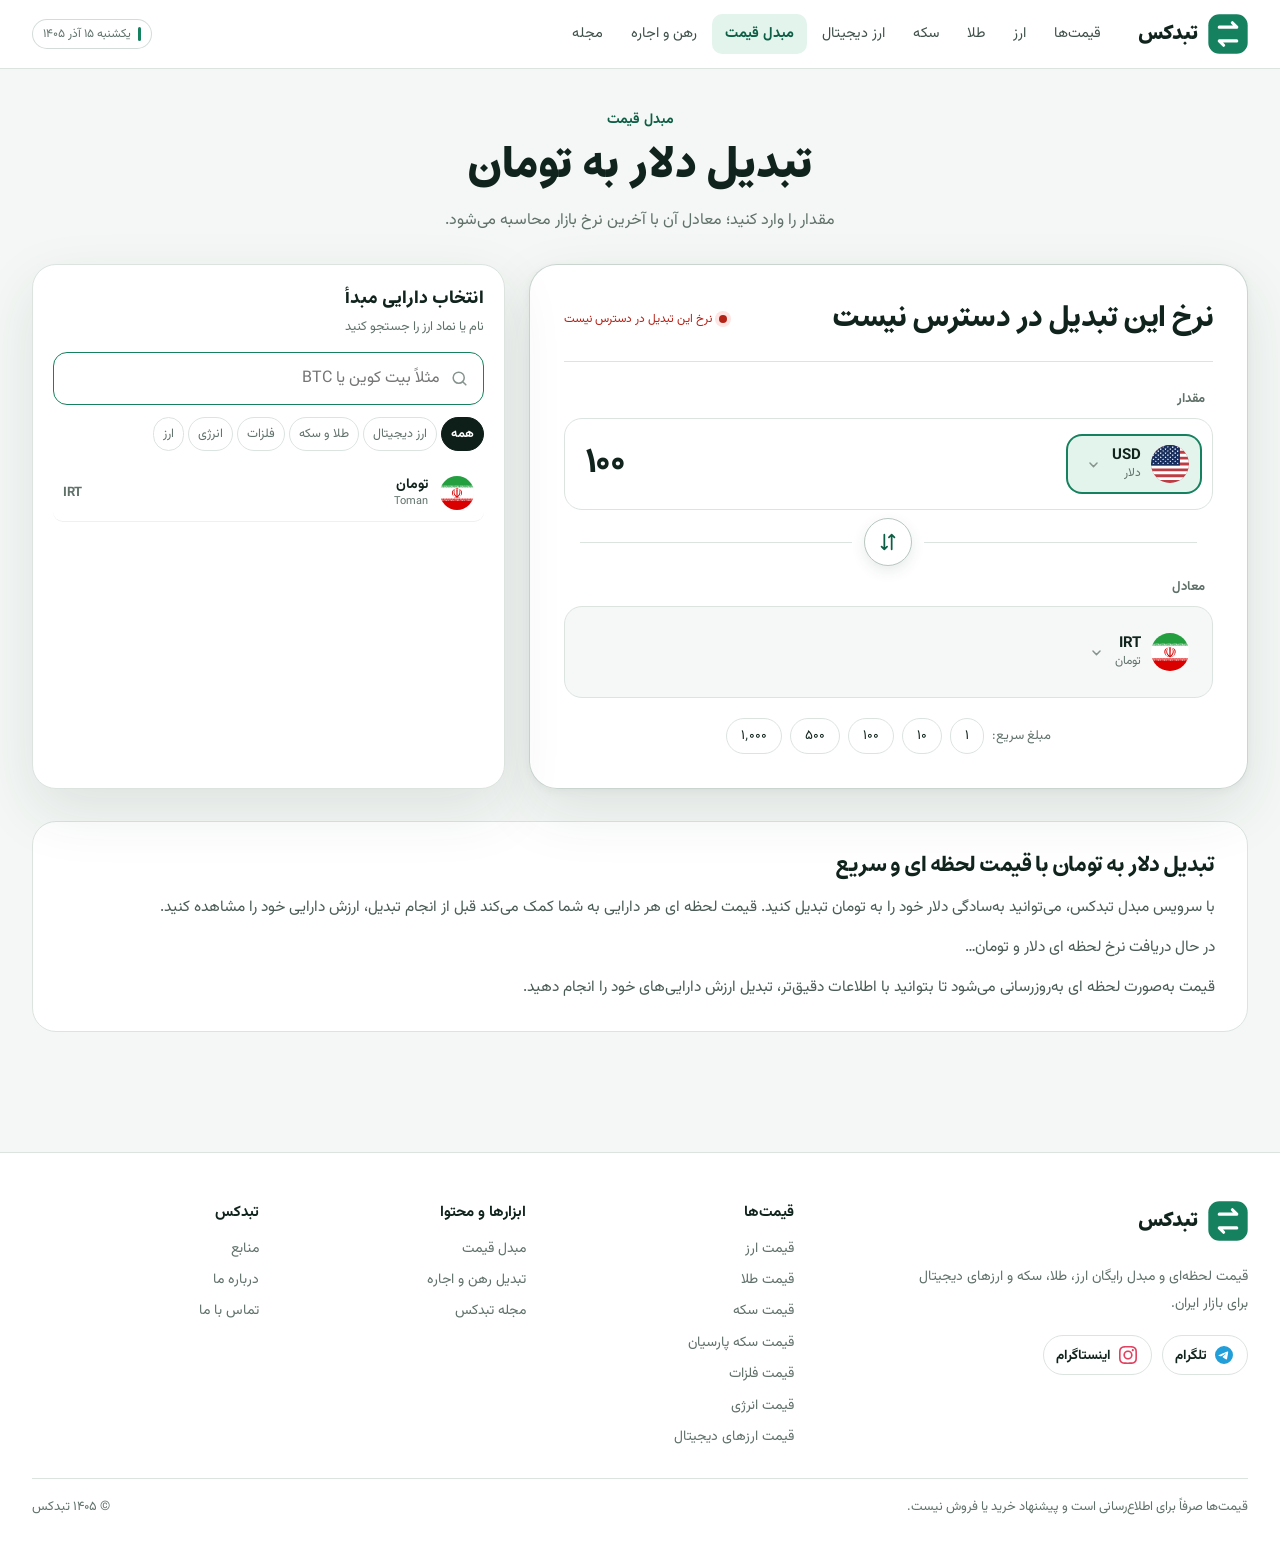
==== convert/index.html @ a15332b5 "Merge main into schema overhaul and integrate rent calculator schema" ====
<!doctype html>
<html lang="fa" dir="rtl">
<head>
  <!-- Google tag (gtag.js) -->
  <script async src="https://www.googletagmanager.com/gtag/js?id=G-QPX0JKFJV0"></script>
  <script>
    window.dataLayer = window.dataLayer || [];
    function gtag(){dataLayer.push(arguments);}
    gtag('js', new Date());

    gtag('config', 'G-QPX0JKFJV0');
  </script>
  <meta charset="utf-8">
  <meta name="viewport" content="width=device-width, initial-scale=1, viewport-fit=cover">
  <title>تبدیل قیمت دلار، طلا، ارز دیجیتال و سایر دارایی‌ها امروز پنجشنبه ۱۲ شهریور ۱۴۰۵ | مبدل قیمت</title>
  <meta name="description" content="تبدیل قیمت دلار، طلا، سکه، تتر، بیت کوین، ارزهای دیجیتال، نقره و سایر دارایی‌ها با نرخ لحظه ای بازار ایران و جهان امروز پنجشنبه ۱۲ شهریور ۱۴۰۵.">
  <meta name="robots" content="index, follow, max-image-preview:large">
  <meta name="google-site-verification" content="Dl6E6PEcZ-Md1MTRwI6iz7vRyBD1Aug-2CciqDK7iEo">
  <meta name="theme-color" content="#f4f7f5">
  <link rel="canonical" href="https://tabdex.ir/convert/">

  <meta property="og:locale" content="fa_IR">
  <meta property="og:type" content="website">
  <meta property="og:site_name" content="تبدکس">
  <meta property="og:title" content="تبدیل قیمت دلار، طلا، ارز دیجیتال و سایر دارایی‌ها امروز پنجشنبه ۱۲ شهریور ۱۴۰۵ | مبدل قیمت">
  <meta property="og:description" content="تبدیل قیمت دلار، طلا، سکه، تتر، بیت کوین، ارزهای دیجیتال، نقره و سایر دارایی‌ها با نرخ لحظه ای بازار ایران و جهان امروز پنجشنبه ۱۲ شهریور ۱۴۰۵.">
  <meta property="og:url" content="https://tabdex.ir/convert/">
  <meta property="og:image" content="https://tabdex.ir/assets/og-cover.png">
  <meta property="og:image:width" content="1200">
  <meta property="og:image:height" content="630">
  <meta property="og:image:alt" content="تبدکس؛ مبدل آنلاین طلا، ارز و ارز دیجیتال">

  <meta name="twitter:card" content="summary_large_image">
  <meta name="twitter:title" content="تبدیل قیمت دلار، طلا، ارز دیجیتال و سایر دارایی‌ها امروز پنجشنبه ۱۲ شهریور ۱۴۰۵ | مبدل قیمت">
  <meta name="twitter:description" content="تبدیل قیمت دلار، طلا، سکه، تتر، بیت کوین، ارزهای دیجیتال، نقره و سایر دارایی‌ها با نرخ لحظه ای بازار ایران و جهان امروز پنجشنبه ۱۲ شهریور ۱۴۰۵.">
  <meta name="twitter:image" content="https://tabdex.ir/assets/og-cover.png">
  <meta name="twitter:image:alt" content="تبدکس؛ مبدل آنلاین طلا، ارز و ارز دیجیتال">

  <link rel="icon" href="/assets/favicon.ico" sizes="any">
  <link rel="icon" href="/assets/favicon.svg" type="image/svg+xml">
  <link rel="icon" href="/assets/favicon-48x48.png" type="image/png" sizes="48x48">
  <link rel="apple-touch-icon" href="/assets/apple-touch-icon.png" sizes="180x180">
  <link rel="preload" href="/assets/fonts/Vazirmatn-Regular.woff2" as="font" type="font/woff2" crossorigin>
  <link rel="preload" href="/assets/fonts/Vazirmatn-Bold.woff2" as="font" type="font/woff2" crossorigin>
  <link rel="preload" href="/assets/fonts/Estedad-Arabic-wght.woff2" as="font" type="font/woff2" crossorigin>
  <link rel="stylesheet" href="/assets/styles.css?v=20261016-status">
  <link rel="stylesheet" href="/assets/site.css?v=20261027-prices">

  <script type="application/ld+json">
  {
    "@context": "https://schema.org",
    "@graph": [
      {
        "@type": "WebSite",
        "@id": "https://tabdex.ir/#website",
        "url": "https://tabdex.ir/",
        "name": "تبدکس",
        "inLanguage": "fa-IR"
      },
      {
        "@type": "WebApplication",
        "@id": "https://tabdex.ir/convert/#application",
        "url": "https://tabdex.ir/convert/",
        "name": "تبدکس؛ مبدل طلا، ارز و ارز دیجیتال",
        "description": "ابزار رایگان تبدیل طلا، سکه، ارز و ارزهای دیجیتال به تومان و به یکدیگر با نرخ لحظه‌ای بازار ایران.",
        "applicationCategory": "FinanceApplication",
        "operatingSystem": "Any",
        "browserRequirements": "Requires JavaScript",
        "inLanguage": "fa-IR",
        "isAccessibleForFree": true
      }
    ]
  }
  </script>
</head>
<body data-inline-picker>
  <a class="skip-link" href="#amount-from">رفتن به مبدل</a>

  <header class="site-header">
    <div class="site-shell header-inner">
      <a class="brand" href="/" aria-label="صفحه اصلی تبدکس">
        <span class="brand-mark" aria-hidden="true">
          <svg viewBox="0 0 64 64">
            <rect x=".5" y=".5" width="63" height="63" rx="17.5" fill="#16815f"/>
            <g fill="none" stroke="#fff" stroke-width="5" stroke-linecap="round" stroke-linejoin="round">
              <path d="M18 21h28l-7-7M46 43H18l7 7"/>
            </g>
          </svg>
        </span>
        <span>تبدکس</span>
      </a>
      <nav class="site-nav" id="site-nav" aria-label="منوی اصلی"><a href="/price/">قیمت‌ها</a><a href="/price/currency/">ارز</a><a href="/price/gold/">طلا</a><a href="/price/coin/">سکه</a><a href="/price/crypto/">ارز دیجیتال</a><a href="/convert/">مبدل قیمت</a><a href="/convert/rahn-ejare/">رهن و اجاره</a><a href="/mag/">مجله</a></nav><div class="header-actions"><a class="header-icon" href="/price/#search" aria-label="جستجوی دارایی"><svg viewBox="0 0 24 24" aria-hidden="true"><circle cx="11" cy="11" r="7"/><path d="m20 20-4-4"/></svg></a><button class="header-icon menu-toggle" id="menu-toggle" type="button" aria-label="باز کردن منو" aria-expanded="false" aria-controls="site-nav"><svg viewBox="0 0 24 24" aria-hidden="true"><path d="M4 7h16M4 12h16M4 17h16"/></svg></button></div>
    </div>
  </header>

  <main class="site-shell page-main convert-main">
    <section class="intro" aria-labelledby="page-title">
      <p class="eyebrow">مبدل قیمت</p>
      <h1 id="page-title">تبدیل دلار به تومان</h1>
      <p class="intro-copy">مقدار را وارد کنید؛ معادل آن با آخرین نرخ بازار محاسبه می‌شود.</p>
    </section>

    <div class="convert-layout">
    <section class="converter-card" aria-label="مبدل ارز دیجیتال و تومان">
      <div class="rate-summary" aria-live="polite" aria-atomic="true">
        <h2 class="rate-value" id="rate-value">در حال دریافت…</h2>
        <span class="rate-status" id="rate-status">
          <span class="status-dot" aria-hidden="true"></span>
          در حال دریافت نرخ‌ها
        </span>
      </div>

      <div class="fields-wrap">
        <div class="currency-field" data-side="from">
          <label for="amount-from">مقدار</label>
          <div class="field-control">
            <input id="amount-from" type="text" inputmode="decimal" autocomplete="off" spellcheck="false" value="۱۰۰" aria-describedby="rate-value">
            <button class="currency-badge" id="currency-from" type="button" aria-label="انتخاب دارایی مبدأ" aria-haspopup="dialog">
              <span class="currency-icon" aria-hidden="true"><img src="/assets/flags/us.svg" alt=""></span>
              <span class="currency-text"><strong>USD</strong><small>دلار</small></span>
              <span class="currency-chevron" aria-hidden="true"><svg viewBox="0 0 24 24"><path d="m7 10 5 5 5-5"/></svg></span>
            </button>
          </div>
        </div>

        <div class="swap-divider">
          <span aria-hidden="true"></span>
          <button id="swap" class="swap-button" type="button" aria-label="جابه‌جایی دلار و تومان" title="جابه‌جایی">
            <svg viewBox="0 0 24 24"><path d="M8 4v16m0 0-3-3m3 3 3-3M16 20V4m0 0-3 3m3-3 3 3"/></svg>
          </button>
          <span aria-hidden="true"></span>
        </div>

        <div class="currency-field" data-side="to">
          <label for="amount-to">معادل</label>
          <div class="field-control output-control">
            <input id="amount-to" type="text" inputmode="decimal" autocomplete="off" spellcheck="false" aria-describedby="rate-value">
            <button class="currency-badge" id="currency-to" type="button" aria-label="انتخاب دارایی مقصد" aria-haspopup="dialog">
              <span class="currency-icon toman" aria-hidden="true">ت</span>
              <span class="currency-text"><strong>IRT</strong><small>تومان</small></span>
              <span class="currency-chevron" aria-hidden="true"><svg viewBox="0 0 24 24"><path d="m7 10 5 5 5-5"/></svg></span>
            </button>
          </div>
        </div>
      </div>

      <div class="quick-amounts" id="quick-amounts" role="group" aria-label="مبلغ سریع">
        <span>مبلغ سریع:</span>
        <button class="chip" type="button" data-amount="1">۱</button>
        <button class="chip" type="button" data-amount="10">۱۰</button>
        <button class="chip" type="button" data-amount="100">۱۰۰</button>
        <button class="chip" type="button" data-amount="500">۵۰۰</button>
        <button class="chip" type="button" data-amount="1000">۱٬۰۰۰</button>
      </div>

      <div class="converter-insights" id="converter-insights" aria-live="polite" hidden></div>
    </section>
    <div class="asset-dialog" id="asset-dialog" hidden>
      <div class="asset-dialog-backdrop" data-close-dialog></div>
      <section class="asset-dialog-panel" id="asset-dialog-panel" tabindex="-1" role="dialog" aria-modal="true" aria-labelledby="asset-dialog-title">
        <div class="asset-dialog-head">
          <div>
            <strong class="asset-dialog-title" id="asset-dialog-title">انتخاب دارایی</strong>
            <p>نام یا نماد ارز را جستجو کنید</p>
          </div>
          <button class="dialog-close" id="dialog-close" type="button" aria-label="بستن انتخاب دارایی">
            <svg viewBox="0 0 24 24" aria-hidden="true"><path d="M6 6l12 12M18 6 6 18"/></svg>
          </button>
        </div>
        <label class="asset-search" for="asset-search">
          <svg viewBox="0 0 24 24" aria-hidden="true"><circle cx="11" cy="11" r="7"/><path d="m20 20-4-4"/></svg>
          <input id="asset-search" type="search" autocomplete="off" spellcheck="false" placeholder="مثلاً بیت کوین یا BTC">
        </label>
        <div class="asset-filters" id="asset-filters" role="group" aria-label="فیلتر دستهٔ دارایی">
          <button class="asset-filter is-active" type="button" data-group="all" aria-pressed="true">همه</button>
          <button class="asset-filter" type="button" data-group="crypto" aria-pressed="false">ارز دیجیتال</button>
          <button class="asset-filter" type="button" data-group="metal" aria-pressed="false">طلا و سکه</button>
          <button class="asset-filter" type="button" data-group="commodity" aria-pressed="false">فلزات</button>
          <button class="asset-filter" type="button" data-group="energy" aria-pressed="false">انرژی</button>
          <button class="asset-filter" type="button" data-group="fiat" aria-pressed="false">ارز</button>
        </div>
        <div class="asset-recent" id="asset-recent" hidden><p>اخیراً انتخاب‌شده</p><div class="asset-recent-list" data-recent-list></div></div>
        <div class="asset-list" id="asset-list" role="listbox" aria-label="فهرست دارایی‌ها"></div>
        <p class="asset-empty" id="asset-empty" hidden>دارایی‌ای پیدا نشد.</p>
      </section>
    </div>
    </div>

    <section class="conversion-tables" id="conversion-tables" aria-labelledby="conversion-tables-title" hidden>
      <h2 id="conversion-tables-title">جدول تبدیل</h2>
      <div class="conversion-grid" id="conversion-grid"></div>
    </section>

    <!--frequent-slot-->

    <section class="pair-content" aria-labelledby="pair-content-title">
      <h2 id="pair-content-title">تبدیل دلار به تومان با قیمت لحظه ای و سریع</h2>
      <p id="pair-content-intro">با سرویس مبدل تبدکس، می‌توانید به‌سادگی دلار خود را به تومان تبدیل کنید. قیمت لحظه ای هر دارایی به شما کمک می‌کند قبل از انجام تبدیل، ارزش دارایی خود را مشاهده کنید.</p>
      <p id="pair-content-rate">در حال دریافت نرخ لحظه ای دلار و تومان…</p>
      <p>قیمت به‌صورت لحظه ای به‌روزرسانی می‌شود تا بتوانید با اطلاعات دقیق‌تر، تبدیل ارزش دارایی‌های خود را انجام دهید.</p>
    </section>
  </main>

  <footer class="site-footer">
    <div class="site-shell footer-inner">
      <div class="footer-brand">
        <a class="brand" href="/" aria-label="صفحه اصلی تبدکس"><span class="brand-mark" aria-hidden="true"><svg viewBox="0 0 64 64"><rect x=".5" y=".5" width="63" height="63" rx="17.5" fill="#16815f"/><g fill="none" stroke="#fff" stroke-width="5" stroke-linecap="round" stroke-linejoin="round"><path d="M18 21h28l-7-7M46 43H18l7 7"/></g></svg></span><span>تبدکس</span></a>
        <p>قیمت لحظه‌ای و مبدل رایگان ارز، طلا، سکه و ارزهای دیجیتال برای بازار ایران.</p><div class="footer-social" aria-label="تبدکس در شبکه‌های اجتماعی"><a class="social-link social-telegram" href="https://t.me/tabdexir" target="_blank" rel="noopener" aria-label="کانال تلگرام تبدکس"><svg viewBox="0 0 24 24" aria-hidden="true"><path d="M11.944 0A12 12 0 0 0 0 12a12 12 0 0 0 12 12 12 12 0 0 0 12-12A12 12 0 0 0 12 0a12 12 0 0 0-.056 0zm4.962 7.224c.1-.002.321.023.465.14a.506.506 0 0 1 .171.325c.016.093.036.306.02.472-.18 1.898-.962 6.502-1.36 8.627-.168.9-.499 1.201-.82 1.23-.696.065-1.225-.46-1.9-.902-1.056-.693-1.653-1.124-2.678-1.8-1.185-.78-.417-1.21.258-1.91.177-.184 3.247-2.977 3.307-3.23.007-.032.014-.15-.056-.212s-.174-.041-.249-.024c-.106.024-1.793 1.14-5.061 3.345-.48.33-.913.49-1.302.48-.428-.008-1.252-.241-1.865-.44-.752-.245-1.349-.374-1.297-.789.027-.216.325-.437.893-.663 3.498-1.524 5.83-2.529 6.998-3.014 3.332-1.386 4.025-1.627 4.476-1.635z"/></svg><span>تلگرام</span></a><a class="social-link social-instagram" href="https://www.instagram.com/tabdex.ir" target="_blank" rel="noopener" aria-label="اینستاگرام تبدکس"><svg viewBox="0 0 24 24" aria-hidden="true"><path d="M7.0301.084c-1.2768.0602-2.1487.264-2.911.5634-.7888.3075-1.4575.72-2.1228 1.3877-.6652.6677-1.075 1.3368-1.3802 2.127-.2954.7638-.4956 1.6365-.552 2.914-.0564 1.2775-.0689 1.6882-.0626 4.947.0062 3.2586.0206 3.6671.0825 4.9473.061 1.2765.264 2.1482.5635 2.9107.308.7889.72 1.4573 1.388 2.1228.6679.6655 1.3365 1.0743 2.1285 1.38.7632.295 1.6361.4961 2.9134.552 1.2773.056 1.6884.069 4.9462.0627 3.2578-.0062 3.668-.0207 4.9478-.0814 1.28-.0607 2.147-.2652 2.9098-.5633.7889-.3086 1.4578-.72 2.1228-1.3881.665-.6682 1.0745-1.3378 1.3795-2.1284.2957-.7632.4966-1.636.552-2.9124.056-1.2809.0692-1.6898.063-4.948-.0063-3.2583-.021-3.6668-.0817-4.9465-.0607-1.2797-.264-2.1487-.5633-2.9117-.3084-.7889-.72-1.4568-1.3876-2.1228C21.2982 1.33 20.628.9208 19.8378.6165 19.074.321 18.2017.1197 16.9244.0645 15.6471.0093 15.236-.005 11.977.0014 8.718.0076 8.31.0215 7.0301.0839m.1402 21.6932c-1.17-.0509-1.8053-.2453-2.2287-.408-.5606-.216-.96-.4771-1.3819-.895-.422-.4178-.6811-.8186-.9-1.378-.1644-.4234-.3624-1.058-.4171-2.228-.0595-1.2645-.072-1.6442-.079-4.848-.007-3.2037.0053-3.583.0607-4.848.05-1.169.2456-1.805.408-2.2282.216-.5613.4762-.96.895-1.3816.4188-.4217.8184-.6814 1.3783-.9003.423-.1651 1.0575-.3614 2.227-.4171 1.2655-.06 1.6447-.072 4.848-.079 3.2033-.007 3.5835.005 4.8495.0608 1.169.0508 1.8053.2445 2.228.408.5608.216.96.4754 1.3816.895.4217.4194.6816.8176.9005 1.3787.1653.4217.3617 1.056.4169 2.2263.0602 1.2655.0739 1.645.0796 4.848.0058 3.203-.0055 3.5834-.061 4.848-.051 1.17-.245 1.8055-.408 2.2294-.216.5604-.4763.96-.8954 1.3814-.419.4215-.8181.6811-1.3783.9-.4224.1649-1.0577.3617-2.2262.4174-1.2656.0595-1.6448.072-4.8493.079-3.2045.007-3.5825-.006-4.848-.0608M16.953 5.5864A1.44 1.44 0 1 0 18.39 4.144a1.44 1.44 0 0 0-1.437 1.4424M5.8385 12.012c.0067 3.4032 2.7706 6.1557 6.173 6.1493 3.4026-.0065 6.157-2.7701 6.1506-6.1733-.0065-3.4032-2.771-6.1565-6.174-6.1498-3.403.0067-6.156 2.771-6.1496 6.1738M8 12.0077a4 4 0 1 1 4.008 3.9921A3.9996 3.9996 0 0 1 8 12.0077"/></svg><span>اینستاگرام</span></a></div>
      </div>
      <nav class="footer-links" aria-label="قیمت‌ها"><strong>قیمت‌ها</strong><a href="/price/currency/">قیمت ارز</a><a href="/price/gold/">قیمت طلا</a><a href="/price/coin/">قیمت سکه</a><a href="/price/parsian-coin/">قیمت سکه پارسیان</a><a href="/price/commodity/">قیمت فلزات</a><a href="/price/energy/">قیمت انرژی</a><a href="/price/crypto/">قیمت ارزهای دیجیتال</a></nav>
      <nav class="footer-links" aria-label="ابزارها و محتوا"><strong>ابزارها و محتوا</strong><a href="/convert/">مبدل قیمت</a><a href="/convert/rahn-ejare/">تبدیل رهن و اجاره</a><a href="/mag/">مجله تبدکس</a></nav>
      <nav class="footer-links" aria-label="تبدکس"><strong>تبدکس</strong><a href="/methodology/">منابع</a><a href="/about/">درباره ما</a><a href="/contact/">تماس با ما</a></nav>
    </div>
    <div class="site-shell footer-bottom"><span>قیمت‌ها صرفاً برای اطلاع‌رسانی است و پیشنهاد خرید یا فروش نیست.</span><span>© <span data-year>۱۴۰۵</span> تبدکس</span></div>
  </footer>


  <script src="/assets/date.js?v=20260829-1"></script>
  <script src="/assets/site.js?v=20261110-rahn"></script>
  <script src="/assets/app.js?v=20261103-names"></script>
  <script src="/assets/convert-extras.js?v=20261016-freqpairs"></script>
</body>
</html>
---- assets/styles.css ----
@font-face {
  font-family: "Vazirmatn";
  src: url("fonts/Vazirmatn-Regular.woff2") format("woff2");
  font-weight: 400;
  font-display: swap;
}

@font-face {
  font-family: "Vazirmatn";
  src: url("fonts/Vazirmatn-Bold.woff2") format("woff2");
  font-weight: 700;
  font-display: swap;
}

:root {
  --page: #f4f7f5;
  --surface: #ffffff;
  --surface-muted: #f6f8f7;
  --text: #10231c;
  --muted: #60716a;
  --subtle: #86938e;
  --border: #dce4e0;
  --border-strong: #b8c7c0;
  --green: #16815f;
  --green-dark: #0c5f45;
  --green-soft: #e3f4ed;
  --danger: #b42318;
  --shadow: 0 22px 60px rgba(26, 58, 47, .10), 0 2px 8px rgba(26, 58, 47, .05);
}

*, *::before, *::after { box-sizing: border-box; }

html { -webkit-text-size-adjust: 100%; }

body {
  margin: 0;
  min-height: 100dvh;
  color: var(--text);
  background:
    radial-gradient(circle at 50% 0, rgba(38, 161, 123, .10), transparent 34rem),
    var(--page);
  font-family: "Vazirmatn", Tahoma, Arial, sans-serif;
  line-height: 1.6;
  -webkit-font-smoothing: antialiased;
}

button, input { font: inherit; }
button { color: inherit; }
svg { width: 22px; height: 22px; fill: none; stroke: currentColor; stroke-width: 1.9; stroke-linecap: round; stroke-linejoin: round; }

.shell {
  width: min(100% - 32px, 720px);
  margin-inline: auto;
}

.skip-link {
  position: fixed;
  inset-block-start: 8px;
  inset-inline-start: -999px;
  z-index: 20;
  padding: 8px 14px;
  border-radius: 10px;
  color: #fff;
  background: var(--green-dark);
  text-decoration: none;
}

.skip-link:focus { inset-inline-start: 8px; }

.site-header { padding-block: 22px 12px; }

.header-inner {
  display: flex;
  align-items: center;
  justify-content: space-between;
}

.site-date {
  display: inline-flex;
  align-items: center;
  gap: 7px;
  padding: 5px 10px;
  border: 1px solid rgba(184, 199, 192, .62);
  border-radius: 999px;
  color: #61736c;
  background: rgba(255, 255, 255, .58);
  font-size: 12px;
  font-weight: 500;
  line-height: 1.5;
  white-space: nowrap;
}

.site-date::before {
  width: 3px;
  height: 14px;
  flex: 0 0 auto;
  border-radius: 3px;
  background: var(--green);
  content: "";
}

.brand {
  display: inline-flex;
  align-items: center;
  gap: 10px;
  color: var(--text);
  font-size: 20px;
  font-weight: 700;
  text-decoration: none;
}

.brand-mark {
  display: grid;
  width: 40px;
  height: 40px;
  place-items: center;
  color: #fff;
}

.brand-mark svg {
  display: block;
  width: 40px;
  height: 40px;
  stroke: none;
  shape-rendering: geometricPrecision;
}

.main-nav {
  display: flex;
  align-items: center;
  gap: 6px;
  padding: 4px;
  border: 1px solid rgba(184, 199, 192, .65);
  border-radius: 14px;
  background: rgba(255, 255, 255, .65);
}

.main-nav a {
  padding: 6px 13px;
  border-radius: 10px;
  color: var(--muted);
  font-size: 14px;
  text-decoration: none;
}

.main-nav a.is-active {
  color: var(--green-dark);
  background: var(--green-soft);
  font-weight: 700;
}

/* پنل دیالوگ روی موبایل برنامه‌ای فوکوس می‌گیرد تا فوکوس داخل پنجره
   بماند؛ ولی چون کاربر خودش آنجا نزده، نباید حلقهٔ فوکوس ببیند. */
.asset-dialog-panel:focus { outline: none; }

.swap-button:focus-visible, .currency-badge:focus-visible,
.dialog-close:focus-visible, .asset-option:focus-visible, input:focus-visible {
  outline: 3px solid rgba(22, 129, 95, .20);
  outline-offset: 2px;
}


.page-main { padding: 50px 0 72px; }

.intro {
  max-width: 620px;
  margin: 0 auto 28px;
  text-align: center;
}

.eyebrow {
  margin: 0 0 8px;
  color: var(--green-dark);
  font-size: 14px;
  font-weight: 700;
}

.intro h1, .intro h2 {
  margin: 0;
  font-size: clamp(34px, 7vw, 54px);
  line-height: 1.25;
  letter-spacing: -.035em;
}

.intro-copy {
  max-width: 540px;
  margin: 14px auto 0;
  color: var(--muted);
  font-size: 16px;
}

.converter-card {
  padding: clamp(20px, 4vw, 34px);
  border: 1px solid rgba(184, 199, 192, .75);
  border-radius: 28px;
  background: rgba(255, 255, 255, .94);
  box-shadow: var(--shadow);
}

.rate-summary {
  display: grid;
  grid-template-columns: 1fr auto;
  align-items: center;
  gap: 2px 16px;
  margin-bottom: 24px;
  padding-bottom: 22px;
  border-bottom: 1px solid var(--border);
}

.rate-value {
  grid-column: 1;
  margin: 0;
  font-size: clamp(22px, 5vw, 30px);
  line-height: 1.35;
  letter-spacing: -.02em;
}

.pair-content {
  margin-top: 28px;
  padding: clamp(22px, 4vw, 34px);
  border: 1px solid rgba(184, 199, 192, .75);
  border-radius: 24px;
  background: rgba(255, 255, 255, .78);
  box-shadow: 0 14px 36px rgba(25, 59, 47, .07);
}

.pair-content h2 {
  margin: 0 0 16px;
  font-size: clamp(21px, 4vw, 28px);
  line-height: 1.45;
  letter-spacing: -.02em;
}

.pair-content p {
  margin: 0;
  color: var(--muted);
  font-size: 15px;
  line-height: 2;
  text-align: justify;
  text-justify: inter-word;
}

.pair-content p + p { margin-top: 10px; }

.rate-status {
  grid-column: 2;
  grid-row: 1;
  align-self: center;
  display: inline-flex;
  align-items: center;
  gap: 7px;
  color: var(--muted);
  font-size: 12px;
  white-space: nowrap;
}

.status-dot {
  width: 8px;
  height: 8px;
  border-radius: 50%;
  background: var(--green);
  box-shadow: 0 0 0 4px var(--green-soft);
}

.rate-status.error { color: var(--danger); }
.rate-status.error .status-dot { background: var(--danger); box-shadow: 0 0 0 4px #fee4e2; }

.currency-field label {
  display: inline-block;
  margin: 0 8px 8px 0;
  color: var(--muted);
  font-size: 13px;
  font-weight: 700;
}

.field-control {
  display: flex;
  flex-direction: row-reverse;
  min-height: 92px;
  align-items: center;
  gap: 14px;
  padding: 10px 12px 10px 16px;
  border: 1.5px solid var(--border);
  border-radius: 18px;
  background: var(--surface);
  transition: border-color .18s, box-shadow .18s, background .18s;
}

.field-control:focus-within {
  border-color: var(--green);
  box-shadow: 0 0 0 4px rgba(22, 129, 95, .10);
}

.output-control { background: var(--surface-muted); }

.field-control input {
  width: 100%;
  /* فیلد مقدار کوتاه می‌شود تا نام دارایی نشکند */
  flex: 1 1 auto;
  min-width: 0;
  padding: 8px 4px;
  border: 0;
  outline: 0;
  color: var(--text);
  background: transparent;
  font-size: clamp(25px, 6vw, 34px);
  font-weight: 700;
  line-height: 1.2;
  direction: ltr;
  text-align: left;
  letter-spacing: -.02em;
}

.field-control input::placeholder { color: var(--subtle); }

.currency-badge {
  display: flex;
  /* بدون flex: 0 0 auto، فیلد مقدار تمام جا را می‌گیرد و نام‌های بلند
     مثل «سکه بهار آزادی» دو یا سه خطی می‌شوند. حالا دکمه به اندازهٔ
     متنش عریض می‌شود و فیلد مقدار کوتاه می‌آید. */
  flex: 0 0 auto;
  max-width: 62%;
  min-width: 132px;
  align-items: center;
  gap: 10px;
  padding: 9px 11px;
  border: 0;
  border-radius: 14px;
  background: transparent;
  user-select: none;
  cursor: pointer;
  text-align: start;
  transition: background .18s;
}

.currency-badge:hover { background: var(--surface-muted); }

.currency-icon {
  display: grid;
  width: 38px;
  height: 38px;
  flex: 0 0 auto;
  place-items: center;
  border-radius: 50%;
  color: #fff;
  font-size: 20px;
  font-weight: 700;
  overflow: hidden;
  background: #eef4f1;
}

.currency-icon img { width: 100%; height: 100%; object-fit: cover; }
.currency-icon.letter-icon { color: var(--green-dark); background: var(--green-soft); font-size: 12px; direction: ltr; }

.currency-text {
  display: flex;
  flex-direction: column;
  align-items: flex-start;
  line-height: 1.25;
}

/* عنوان و زیرعنوان همیشه یک‌خطی می‌مانند. unicode-bidi: plaintext جهت
   را از خود متن می‌گیرد، چون این خط برای ارز یک نماد لاتین است و برای
   طلا و سکه یک نام فارسی. */
.currency-text strong,
.currency-text small { white-space: nowrap; unicode-bidi: plaintext; }
.currency-text strong { font-size: 15px; direction: ltr; }
.currency-text small { color: var(--muted); font-size: 12px; }

.currency-chevron {
  display: grid;
  flex: 0 0 auto;
  place-items: center;
  color: var(--subtle);
}

.currency-chevron svg { width: 17px; height: 17px; stroke-width: 2; }

.swap-divider {
  display: flex;
  align-items: center;
  gap: 12px;
  padding: 8px 16px;
}

.swap-divider > span { height: 1px; flex: 1; background: var(--border); }

.swap-button {
  display: grid;
  width: 48px;
  height: 48px;
  flex: 0 0 auto;
  place-items: center;
  border: 1px solid var(--border-strong);
  border-radius: 50%;
  color: var(--green-dark);
  background: #fff;
  box-shadow: 0 5px 14px rgba(26, 58, 47, .10);
  cursor: pointer;
  transition: transform .35s cubic-bezier(.2, .8, .2, 1), background .18s, border-color .18s;
}

.swap-button:hover { border-color: var(--green); background: var(--green-soft); }
.swap-button:active { transform: scale(.92); }
.swap-button.turned { transform: rotate(180deg); }

.dialog-open { overflow: hidden; }

.asset-dialog {
  position: fixed;
  inset: 0;
  z-index: 50;
  display: grid;
  place-items: center;
  padding: 24px;
}

.asset-dialog[hidden] { display: none; }

.asset-dialog-backdrop {
  position: absolute;
  inset: 0;
  background: rgba(8, 28, 21, .48);
  backdrop-filter: blur(4px);
}

.asset-dialog-panel {
  position: relative;
  display: flex;
  width: min(100%, 520px);
  max-height: min(720px, calc(100dvh - 48px));
  flex-direction: column;
  padding: 24px;
  border: 1px solid var(--border);
  border-radius: 26px;
  background: var(--surface);
  box-shadow: 0 28px 80px rgba(8, 28, 21, .24);
}

.asset-dialog-head {
  display: flex;
  align-items: flex-start;
  justify-content: space-between;
  gap: 20px;
}

.asset-dialog-title { display: block; margin: 0; font-size: 22px; }
.asset-dialog-head p { margin: 3px 0 0; color: var(--muted); font-size: 13px; }

.dialog-close {
  display: grid;
  width: 40px;
  height: 40px;
  flex: 0 0 auto;
  place-items: center;
  border: 1px solid var(--border);
  border-radius: 50%;
  color: var(--muted);
  background: #fff;
  cursor: pointer;
}

.asset-search {
  display: flex;
  align-items: center;
  gap: 10px;
  margin: 20px 0 12px;
  padding: 0 14px;
  border: 1.5px solid var(--border);
  border-radius: 14px;
  color: var(--subtle);
  background: var(--surface-muted);
}

.asset-search:focus-within { border-color: var(--green); box-shadow: 0 0 0 4px rgba(22, 129, 95, .10); }
.asset-search svg { width: 19px; height: 19px; flex: 0 0 auto; }

.asset-search input {
  width: 100%;
  padding: 13px 0;
  border: 0;
  outline: 0;
  color: var(--text);
  background: transparent;
}

.asset-list {
  min-height: 100px;
  overflow-y: auto;
  overscroll-behavior: contain;
  scrollbar-width: thin;
}

.asset-option {
  display: grid;
  width: 100%;
  grid-template-columns: auto 1fr auto;
  align-items: center;
  gap: 12px;
  padding: 11px 10px;
  border: 0;
  border-radius: 14px;
  background: transparent;
  cursor: pointer;
  text-align: right;
}

.asset-option:hover, .asset-option[aria-selected="true"] { background: var(--green-soft); }
.asset-option-icon { width: 40px; height: 40px; }

.asset-option-label { display: flex; min-width: 0; flex-direction: column; line-height: 1.35; }
.asset-option-label strong { overflow: hidden; font-size: 14px; text-overflow: ellipsis; white-space: nowrap; }
.asset-option-label small { overflow: hidden; color: var(--muted); font-size: 11px; text-overflow: ellipsis; white-space: nowrap; }

/* ستون سمت چپ گاهی نماد لاتین است و گاهی «بورس کالا»؛ plaintext جهت
   را از خود متن تشخیص می‌دهد و nowrap نمی‌گذارد دو خطی شود. */
.asset-option-code {
  color: var(--muted);
  font-size: 13px;
  direction: ltr;
  unicode-bidi: plaintext;
  white-space: nowrap;
}

/* نام و توضیح دارایی در فهرست هم باید یک‌خطی بماند؛ اگر جا نبود با
   سه‌نقطه کوتاه شود، نه اینکه ارتفاع ردیف را دو برابر کند. */
.asset-option-label { min-width: 0; }

.asset-option-label strong,
.asset-option-label small {
  display: block;
  overflow: hidden;
  white-space: nowrap;
  text-overflow: ellipsis;
  unicode-bidi: plaintext;
}
.asset-empty { margin: 28px 0; color: var(--muted); text-align: center; }

@media (max-width: 560px) {
  .shell { width: min(100% - 24px, 720px); }
  .site-header { padding-top: 16px; }
  .main-nav a { padding: 5px 9px; font-size: 12px; }
  .page-main { padding-top: 28px; padding-bottom: 40px; }
  .intro { margin-bottom: 22px; }
  .intro-copy { font-size: 14px; }
  .converter-card { border-radius: 22px; }
  .pair-content { margin-top: 20px; padding: 20px 18px; border-radius: 20px; }
  .pair-content p { font-size: 14px; }
  .rate-summary { grid-template-columns: 1fr; align-items: start; }
  .rate-value { grid-column: 1; }
  .rate-status { grid-column: 1; grid-row: auto; margin-top: 8px; }
  .field-control { min-height: 82px; gap: 8px; padding-inline: 9px; }
  .currency-badge { min-width: 106px; gap: 7px; padding: 7px 8px; }
  .currency-icon { width: 32px; height: 32px; font-size: 17px; }
  .currency-text strong { font-size: 13px; }
  .currency-text small { font-size: 11px; }
  .swap-divider { padding-inline: 8px; }
  .asset-dialog { align-items: end; padding: 0; }
  .asset-dialog-panel {
    width: 100%;
    max-height: min(82dvh, 720px);
    padding: 20px 16px max(18px, env(safe-area-inset-bottom));
    border-radius: 24px 24px 0 0;
  }
}

@media (max-width: 600px) {
  .site-date {
    gap: 5px;
    padding: 4px 7px;
    font-size: 10px;
    line-height: 1.4;
  }

  .site-date::before {
    width: 2px;
    height: 11px;
  }
}

@media (prefers-reduced-motion: reduce) {
  *, *::before, *::after { scroll-behavior: auto !important; animation-duration: .01ms !important; transition-duration: .01ms !important; }
}

/* تگ‌های دستهٔ دارایی زیر فیلد جستجو. از همان زبان بصری فیلد جستجو
   استفاده می‌کنند: همان ضخامت حاشیه، همان سبزِ برند، همان حلقهٔ فوکوس. */
.asset-filters {
  display: flex;
  flex-wrap: wrap;
  gap: 8px;
  margin: 0 0 14px;
}

.asset-filter {
  padding: 7px 14px;
  font: inherit;
  font-size: 13px;
  color: var(--muted);
  background: var(--surface-muted);
  border: 1.5px solid var(--border);
  border-radius: 999px;
  cursor: pointer;
  transition: color .15s, border-color .15s, background-color .15s;
}

.asset-filter:hover { color: var(--text); border-color: var(--border-strong); }

.asset-filter.is-active {
  color: var(--green-dark);
  background: var(--green-soft);
  border-color: var(--green);
  font-weight: 700;
}

.asset-filter:focus-visible {
  outline: 0;
  border-color: var(--green);
  box-shadow: 0 0 0 4px rgba(22, 129, 95, .10);
}

/* هاب صفحهٔ اصلی */
.home-hero { padding: 32px 0 38px; text-align: center; }
.home-hero-title { display: flex; align-items: center; justify-content: center; gap: .28em; margin: 0; font-size: clamp(34px, 7vw, 54px); line-height: 1.25; letter-spacing: -.035em; white-space: nowrap; }
.rotating-asset { display: inline-flex; align-items: center; gap: .2em; color: var(--green); transition: opacity .22s ease, transform .22s ease; }
.rotating-asset img { width: .72em; height: .72em; flex: 0 0 auto; border-radius: 50%; object-fit: cover; }
.rotating-asset.is-changing { opacity: 0; transform: translateY(7px); }
.important-market { margin-bottom: 54px; }
.home-market-table { overflow: hidden; border: 1px solid var(--border); border-radius: 22px; background: rgba(255,255,255,.94); box-shadow: var(--shadow); }
.home-market-head,.home-market-row { display: grid; grid-template-columns: minmax(0,1.25fr) minmax(110px,.8fr) minmax(86px,.55fr); align-items: center; gap: 12px; }
.home-market-head { padding: 11px 18px; color: var(--muted); background: var(--surface-muted); font-size: 12px; }
.home-market-row { min-height: 70px; padding: 10px 18px; border-top: 1px solid var(--border); color: var(--text); text-decoration: none; transition: background .15s; }
.home-market-row:hover { background: var(--green-soft); }
.home-market-identity { display: flex; min-width: 0; align-items: center; gap: 12px; }
.home-market-icon { display: grid; width: 40px; height: 40px; flex: 0 0 auto; place-items: center; overflow: hidden; border-radius: 50%; background: var(--surface-muted); }
.home-market-icon img { width: 100%; height: 100%; object-fit: cover; }
.home-market-label { display: flex; min-width: 0; flex-direction: column; line-height: 1.35; }
.home-market-label strong,.home-market-label h3,.home-market-label small { overflow: hidden; text-overflow: ellipsis; white-space: nowrap; }
.home-market-label small { min-height: 1.35em; color: var(--muted); font-size: 11px; direction: rtl; text-align: right; unicode-bidi: plaintext; }
.home-market-price,.home-market-change { text-align: right; white-space: nowrap; }
.home-market-price { font-weight: 700; }
/* وزن ۷۰۰ اینجا و نه فقط داخل مدیا کوئری موبایل: ستون تغییرات باید
   در هر دو اندازه هم‌وزن .market-row-change در صفحه‌های دارایی بماند. */
.home-market-change { direction: ltr; font-size: 14px; font-weight: 700; }
.home-market-change.positive { color: var(--green); }
.home-market-change.negative { color: var(--danger); }
.home-market-change.neutral { color: var(--muted); }
.home-market-loading { padding: 30px; color: var(--muted); text-align: center; }
.home-market-all { display: flex; align-items: center; justify-content: center; gap: 8px; padding: 15px 18px; border-top: 1px solid var(--border); color: var(--green-dark); background: var(--surface-muted); font-size: 14px; font-weight: 700; text-decoration: none; }
.home-market-all:hover { background: var(--green-soft); }
.icon-chevron { display: inline-block; width: 8px; height: 8px; flex: 0 0 auto; border: solid currentColor; border-width: 0 1.5px 1.5px 0; transform: rotate(135deg); }

/* فوتر مشترک */
.site-footer { width: min(100% - 32px, 720px); margin: 0 auto; padding: 24px 0 max(34px, env(safe-area-inset-bottom)); border-top: 1px solid var(--border); }
.footer-links { display: flex; flex-wrap: wrap; justify-content: center; gap: 10px 22px; }
.footer-links a { color: var(--muted); font-size: 13px; text-decoration: none; }
.footer-links a:hover { color: var(--green-dark); }

@media (max-width: 600px) {
  .home-hero { padding: 20px 0 28px; }
  .home-hero-title { gap: .22em; }
  .important-market { margin-bottom: 42px; }
  .home-market-head { display: none; }
  .home-market-row { min-height: 78px; grid-template-columns: minmax(0,1fr) auto; gap: 6px 12px; padding: 14px; }
  .home-market-icon { width: 40px; height: 40px; }
  .home-market-identity { grid-row: 1 / 3; gap: 12px; }
  .home-market-label strong,.home-market-label h3 { font-size: 14px; }
  .home-market-price { grid-column: 2; grid-row: 1; text-align: left; }
  .home-market-change { grid-column: 2; grid-row: 2; justify-self: end; font-size: 13px; }
  .site-footer { width: min(100% - 24px,720px); }
}

.seo-content{margin:28px auto;padding:24px;max-width:1040px;border:1px solid var(--border);border-radius:20px;background:var(--surface,#fff);line-height:2}.seo-content h2{font-size:22px}.seo-content h3{font-size:18px}.seo-content a{color:#126345}.seo-content ul{display:flex;flex-wrap:wrap;gap:8px 28px;padding-inline-start:24px}.seo-content li{max-width:100%}.seo-content .saved-quote{font-size:14px;color:var(--muted,#52605a)}

/* دسترسی سریع به تبدیل‌ها */
.popular-conversions { padding: 24px; }
.popular-conversions h2 { margin: 0 0 6px; font-size: 20px; }
.popular-conversions-intro { margin: 0 0 20px; color: var(--muted); font-size: 14px; }
.popular-conversions .popular-conversions-grid { display: grid; grid-template-columns: repeat(2, minmax(0, 1fr)); gap: 12px; margin: 0; padding: 0; list-style: none; }
.popular-conversions-grid li { min-width: 0; }
.popular-conversions .popular-conversion { display: flex; align-items: center; gap: 12px; height: 100%; padding: 16px; border: 1px solid var(--border); border-radius: 14px; background: var(--surface-muted); color: var(--text); text-decoration: none; transition: background .18s, border-color .18s; }
.popular-conversions .popular-conversion:hover { border-color: var(--green); background: var(--green-soft); }
.popular-conversion:focus-visible { outline: 3px solid var(--green); outline-offset: 3px; }
.popular-conversion-symbol { display: flex; align-items: center; justify-content: center; flex: 0 0 44px; height: 44px; border-radius: 12px; background: var(--green-soft); color: var(--green-dark); font-size: 13px; font-weight: 700; direction: ltr; }
.popular-conversion-label { flex: 1; min-width: 0; line-height: 1.7; }
.popular-conversion-label strong { display: block; font-size: 14px; }
.popular-conversion-label > span { display: block; margin-top: 3px; color: var(--muted); font-size: 12px; }
.popular-conversion .icon-chevron { color: var(--green); }
@media (max-width: 600px) {
  .popular-conversions { padding: 20px 16px; }
  .popular-conversions .popular-conversions-grid { grid-template-columns: minmax(0, 1fr); gap: 10px; }
  .popular-conversions .popular-conversion { padding: 14px; }
}
---- assets/site.css ----
/* طراحی مشترک همهٔ صفحه‌ها: هدر با منو، فوتر کامل و بخش‌های تازهٔ
   بازطراحی مهر ۱۴۰۵. بعد از styles.css یا price.css بار می‌شود و
   جای قاعده‌های قدیمی همان اجزا را می‌گیرد. */

:root {
  --ink: #0e1f19;
  --ink-soft: #c9d6d0;
  --ink-muted: #9fb0a9;
  --line-soft: #edf1ef;
  --up: #0c6b4a;
  --up-soft: #e3f4ed;
  --down: #b42318;
  --down-soft: #fdecea;
  --radius-lg: 22px;
}

/* رقم‌ها فاصلهٔ طبیعی خود فونت را دارند. tabular-nums روی کل بدنه هر رقم
   Vazirmatn را هم‌عرض پهن‌ترین رقم می‌کرد (۰٫۶۸em)؛ کنار «۱» باریک و
   جداکننده‌ها فاصلهٔ بی‌دلیل می‌افتاد، مثل «۱ , ۰ ۰ ۰ , ۰ ۰ ۰». */
body { background: var(--page); }

/* پهنای محتوای دسکتاپ؛ هم‌اندازهٔ سایت‌های مرجع (anthropic.com حدود ۱۲۹۰
   پیکسل با حاشیهٔ ۷۰ پیکسلی در نمایشگر ۱۴۴۰). */
:root { --site-width: 1300px; }
.site-shell { width: min(100% - 64px, var(--site-width)); margin-inline: auto; }
.sr-only { position: absolute; width: 1px; height: 1px; padding: 0; margin: -1px; overflow: hidden; clip: rect(0, 0, 0, 0); white-space: nowrap; border: 0; }

/* ── هدر ─────────────────────────────────────────────────────── */
.site-header { padding: 0; border-bottom: 1px solid var(--border); background: var(--surface); }
.site-header .header-inner { display: flex; flex-wrap: wrap; align-items: center; gap: 10px 24px; min-height: 68px; padding-block: 10px; }
.site-header .brand { flex: 0 0 auto; font-size: 20px; font-weight: 700; }
.site-nav { display: flex; flex: 1 1 auto; align-items: center; gap: 2px; min-width: 0; }
.site-nav a { padding: 8px 13px; border-radius: 10px; color: #3f514a; font-size: 14.5px; text-decoration: none; white-space: nowrap; transition: background .15s, color .15s; }
.site-nav a:hover { color: var(--text); background: var(--surface-muted); }
.site-nav a[aria-current="page"] { color: var(--green-dark); background: var(--green-soft); font-weight: 700; }
.site-nav a:focus-visible { outline: 3px solid rgba(22, 129, 95, .25); outline-offset: 1px; }
.site-header .site-date { flex: 0 0 auto; margin-inline-start: auto; }

.header-actions { display: none; }
.header-icon { display: grid; width: 44px; height: 44px; place-items: center; padding: 0; border: 1px solid var(--border); border-radius: 12px; color: var(--text); background: var(--surface); cursor: pointer; }
.header-icon svg { width: 20px; height: 20px; fill: none; stroke: currentColor; stroke-width: 2; stroke-linecap: round; }
.header-icon:hover { border-color: var(--green); color: var(--green-dark); }
.header-icon:focus-visible { outline: 3px solid rgba(22, 129, 95, .25); outline-offset: 2px; }
.menu-toggle[aria-expanded="true"] { border-color: var(--green); color: var(--green-dark); background: var(--green-soft); }

/* ── فوتر ────────────────────────────────────────────────────── */
.site-footer { width: auto; margin: 48px 0 0; padding: 0; border-top: 1px solid var(--border); color: var(--muted); background: var(--surface); }
.footer-inner { display: flex; flex-wrap: wrap; gap: 32px 40px; padding: 48px 0 30px; }
.footer-brand { flex: 2 1 280px; }
.footer-brand .brand { color: var(--text); }
.footer-brand p { max-width: 340px; margin: 14px 0 0; color: var(--muted); font-size: 14px; line-height: 1.9; }
.site-footer .footer-links { display: flex; flex: 1 1 160px; flex-direction: column; flex-wrap: nowrap; align-items: flex-start; justify-content: flex-start; gap: 9px; }
.footer-links strong { margin-bottom: 4px; color: var(--text); font-size: 15px; }
.site-footer .footer-links a { color: var(--muted); font-size: 14px; text-decoration: none; }
.site-footer .footer-links a:hover { color: var(--green-dark); }
.site-footer a:focus-visible { outline: 2px solid var(--green); outline-offset: 3px; border-radius: 4px; }
.footer-bottom { display: flex; flex-wrap: wrap; justify-content: space-between; gap: 10px 20px; padding: 18px 0 max(28px, env(safe-area-inset-bottom)); border-top: 1px solid var(--border); color: var(--muted); font-size: 13px; }

/* ── اجزای مشترک ─────────────────────────────────────────────── */
/* رنگ جهت تغییر. price.css نسخهٔ !important خودش را دارد؛ اینجا برای
   صفحه‌هایی است که فقط styles.css را بار می‌کنند. */
.positive { color: var(--up); }
.negative { color: var(--down); }
.neutral { color: var(--muted); }
.card { border: 1px solid var(--border); border-radius: var(--radius-lg); background: var(--surface); }
.section-head { display: flex; flex-wrap: wrap; align-items: flex-end; justify-content: space-between; gap: 12px 20px; margin-bottom: 16px; }
.section-head h2 { margin: 0; font-size: clamp(21px, 3vw, 26px); line-height: 1.4; }
.section-head p { margin: 2px 0 0; color: var(--muted); font-size: 14.5px; }
.section-link { display: inline-flex; align-items: center; gap: 8px; color: var(--green-dark); font-size: 14.5px; font-weight: 700; text-decoration: none; }
.section-link:hover { color: var(--green); }
.round-icon { display: grid; flex: 0 0 auto; place-items: center; overflow: hidden; border-radius: 50%; background: var(--surface-muted); color: var(--green-dark); font-weight: 700; }
.round-icon img { width: 100%; height: 100%; object-fit: cover; border-radius: 50%; }
.chip-group { display: flex; flex-wrap: wrap; gap: 6px; }
.chip { min-height: 38px; padding: 0 16px; border: 1px solid var(--border); border-radius: 999px; color: var(--text); background: var(--surface); font-size: 13.5px; cursor: pointer; transition: background .15s, border-color .15s, color .15s; }
.chip:hover { border-color: var(--border-strong); }
.chip[aria-pressed="true"] { border-color: var(--ink); color: #fff; background: var(--ink); }
.chip:focus-visible { outline: 3px solid rgba(22, 129, 95, .25); outline-offset: 2px; }
.change-badge { display: inline-block; padding: 3px 10px; border-radius: 8px; direction: ltr; font-size: 13.5px; font-weight: 700; unicode-bidi: isolate; white-space: nowrap; }
.change-badge.positive { color: var(--up) !important; background: var(--up-soft); }
.change-badge.negative { color: var(--down) !important; background: var(--down-soft); }
.change-badge.neutral { color: var(--muted) !important; background: #eef1f0; }
.spark { display: block; width: 112px; height: 30px; overflow: visible; }
.spark polyline { fill: none; stroke-width: 1.8; stroke-linecap: round; stroke-linejoin: round; vector-effect: non-scaling-stroke; }
.spark.positive polyline { stroke: var(--green); }
.spark.negative polyline { stroke: var(--down); }
.spark.neutral polyline { stroke: #a9b6b0; }
.spark-empty { color: var(--subtle); font-size: 13px; }

/* ── صفحهٔ اصلی ──────────────────────────────────────────────── */
.home-main { padding: 44px 0 24px; }
/* دو ستون ثابت: تیتر و قیمت‌ها راست، مبدل چپ. با grid ستون‌ها در هیچ
   عرض دسکتاپی زیر هم نمی‌افتند؛ فقط زیر ۹۰۰ پیکسل یک‌ستونه می‌شود. */
.home-top { display: grid; grid-template-columns: minmax(0, 1fr) minmax(380px, 500px); align-items: stretch; gap: 36px 48px; margin-bottom: 48px; }
/* ستون تیتر هم‌قد کارت مبدل است و کارت‌های قیمت فضای باقی‌مانده را پر می‌کنند. */
.home-hero-col { display: flex; flex-direction: column; min-width: 0; padding-top: 18px; }
.home-converter-col { align-self: start; }
.home-converter-col { min-width: 0; }
.home-main .home-hero { padding: 0; text-align: start; }
/* تیتر یک متن کامل سئو است ولی دیده نمی‌شود (sr-only)؛ عنوان متغیر
   «قیمت دلار/تتر/…» فقط نمایشی است و تیتر نیست. */
.home-main .home-hero-title { justify-content: flex-start; margin: 0; font-size: clamp(38px, 6vw, 60px); font-weight: 700; }
.home-lead { max-width: 560px; margin: 18px 0 0; color: #4a5c55; font-size: 17px; line-height: 1.9; }
.home-kpis { display: grid; flex: 1; grid-template-columns: repeat(2, minmax(0, 1fr)); grid-auto-rows: minmax(110px, 1fr); gap: 14px; margin-top: 32px; }
.home-kpis:empty { display: none; }
.home-kpi { display: flex; flex-direction: column; justify-content: center; gap: 14px; min-width: 0; padding: 18px 20px; border: 1px solid var(--border); border-radius: 16px; color: var(--text); background: var(--surface); text-decoration: none; transition: border-color .15s; }
.home-kpi:hover { border-color: var(--green); }
.home-kpi-name { display: flex; align-items: center; gap: 8px; min-width: 0; overflow: hidden; color: var(--muted); font-size: 14px; white-space: nowrap; }
.home-kpi-name .round-icon { width: 26px; height: 26px; }
.home-kpi-row { display: flex; flex-wrap: wrap; align-items: baseline; gap: 4px 12px; }
.home-kpi-value { display: flex; align-items: baseline; gap: 6px; min-width: 0; }
.home-kpi-value strong { font-size: clamp(20px, 2vw, 26px); line-height: 1.25; white-space: nowrap; }
.home-kpi-unit { color: var(--muted); font-size: 13px; white-space: nowrap; }
.home-kpi-change { font-size: 13.5px; font-weight: 700; direction: ltr; unicode-bidi: isolate; white-space: nowrap; }

/* بخش مبدل همان طراحی اولیهٔ سایت است (styles.css). اینجا فقط جای آن
   در ستون کنار تیتر تنظیم می‌شود: عنوان بالای کارت و وسط‌چین، و چون
   ستون باریک است، نرخ و زمان به‌روزرسانی مثل نسخهٔ موبایل زیر هم
   می‌نشینند تا در هم نروند. */
.converter-intro { max-width: none; margin: 0 0 20px; padding-bottom: 18px; border-bottom: 1px solid var(--border); text-align: start; }
.converter-intro .eyebrow { margin: 0 0 2px; font-size: 13px; }
.converter-intro h2 { font-size: clamp(22px, 2.2vw, 26px); letter-spacing: 0; }
.converter-intro .intro-copy { max-width: none; margin: 6px 0 0; font-size: 14px; }
.home-converter-col .rate-summary { grid-template-columns: 1fr; align-items: start; }
.home-converter-col .rate-status { grid-column: 1; grid-row: auto; margin-top: 8px; }
.quick-amounts { display: flex; flex-wrap: wrap; align-items: center; justify-content: center; gap: 8px; margin-top: 20px; }
.quick-amounts > span { color: var(--muted); font-size: 13px; }
.quick-amounts .chip { min-height: 36px; padding: 0 14px; }
.converter-more { display: flex; justify-content: center; margin-top: 18px; padding-top: 16px; border-top: 1px solid var(--border); }

.home-market { margin-bottom: 52px; }
/* جدول و ستون کناری هم‌قد: هر کدام کوتاه‌تر بود کش می‌آید. ردیف‌های جدول
   فضای اضافه را بین خودشان پخش می‌کنند و کارت آخر ستون کناری تا پایین
   جدول می‌رسد. هر تب هفت ردیف دارد، پس قد با عوض شدن تب ثابت است. */
.home-market-layout { display: flex; flex-wrap: wrap; align-items: stretch; gap: 20px; }
.home-market-layout .important-market { display: flex; flex: 999 1 620px; flex-direction: column; min-width: 0; margin: 0; }
.home-market-layout .home-market-table { display: flex; flex: 1; flex-direction: column; box-shadow: none; }
.home-market-layout .home-market-rows { display: flex; flex: 1; flex-direction: column; }
.home-market-layout .home-market-row { flex: 1 1 auto; }
.home-aside > .card:last-child { flex: 1 1 auto; }
.home-market-head, .home-market-row { grid-template-columns: minmax(0, 1.25fr) minmax(110px, .8fr) minmax(86px, .55fr) 120px; }
.home-market-trend { display: flex; justify-content: flex-end; }
.home-market-row[hidden] { display: none; }
.home-aside { display: flex; flex: 1 1 300px; flex-direction: column; gap: 20px; min-width: 0; }
.home-aside .card { padding: 20px; }
.home-aside h3 { margin: 0; font-size: 16px; }
.mini-chart-head { display: flex; align-items: baseline; justify-content: space-between; gap: 12px; }
.mini-chart { display: block; width: 100%; height: 120px; margin-top: 14px; }
.mini-chart .area { fill: var(--green-soft); }
.mini-chart .line { fill: none; stroke: var(--green); stroke-width: 2.5; stroke-linejoin: round; vector-effect: non-scaling-stroke; }
.mini-chart-range { display: flex; justify-content: space-between; margin-top: 10px; color: var(--muted); font-size: 12.5px; }
.mini-chart-range strong { color: var(--text); }
.mover-list { margin: 10px 0 0; padding: 0; list-style: none; }
.mover-list li + li { border-top: 1px solid var(--line-soft); }
.mover { display: flex; align-items: center; gap: 12px; padding: 10px 0; color: var(--text); text-decoration: none; }
.mover:hover strong { color: var(--green-dark); }
.mover .round-icon { width: 32px; height: 32px; }
.mover-label { display: flex; flex: 1; flex-direction: column; min-width: 0; line-height: 1.35; }
.mover-label strong { overflow: hidden; font-size: 14.5px; text-overflow: ellipsis; white-space: nowrap; }
.mover-label small { color: var(--muted); font-size: 12.5px; }

.home-categories { margin-bottom: 52px; }
.category-tiles { display: grid; grid-template-columns: repeat(auto-fill, minmax(180px, 1fr)); gap: 14px; margin: 0; padding: 0; list-style: none; }
.category-tile { display: flex; flex-direction: column; gap: 12px; height: 100%; padding: 20px; border: 1px solid var(--border); border-radius: 20px; color: var(--text); background: var(--surface); text-decoration: none; transition: border-color .15s, transform .15s; }
.category-tile:hover { border-color: var(--green); transform: translateY(-2px); }
.category-tile-top { display: flex; align-items: center; justify-content: space-between; gap: 8px; }
.category-tile .round-icon { width: 44px; height: 44px; }
.category-tile-top small { padding: 2px 10px; border-radius: 999px; color: var(--muted); background: var(--surface-muted); font-size: 12.5px; white-space: nowrap; }
.category-tile :is(strong, h3) { font-size: 18px; }
.category-tile > span:last-child { padding-top: 10px; border-top: 1px solid var(--line-soft); color: var(--muted); font-size: 13px; line-height: 1.7; }

.trust-strip { display: grid; grid-template-columns: repeat(auto-fit, minmax(260px, 1fr)); margin: 0 0 52px; overflow: hidden; border-radius: 24px; color: #fff; background: var(--green-dark); }
.trust-strip > div { padding: 28px 32px; }
.trust-strip > div + div { border-inline-start: 1px solid rgba(255, 255, 255, .14); }
.trust-strip svg { width: 28px; height: 28px; stroke: #9fe0c4; stroke-width: 2; }
.trust-strip h3 { margin: 12px 0 4px; font-size: 18px; }
.trust-strip p { margin: 0; color: #d5ece2; font-size: 14.5px; line-height: 1.9; }
.trust-strip a { color: #fff; font-weight: 700; }

.home-mag { margin-bottom: 52px; }
.home-mag[hidden] { display: none; }
/* مجله: سه ستون در چهار ردیف؛ تصویر مستطیلی کوچک سمت راست، عنوان و زیرش
   زمان انتشار سمت چپ. */
.mag-grid { display: grid; grid-template-columns: repeat(3, minmax(0, 1fr)); gap: 22px 32px; margin: 0; padding: 0; list-style: none; }
.mag-card { display: flex; align-items: flex-start; gap: 14px; color: var(--text); text-decoration: none; }
.mag-card-media { flex: 0 0 112px; width: 112px; height: 80px; overflow: hidden; border-radius: 12px; background: var(--green-soft); }
.mag-card-media img { display: block; width: 100%; height: 100%; object-fit: cover; }
.mag-card-body { display: flex; flex: 1; flex-direction: column; gap: 6px; min-width: 0; padding-top: 2px; }
.mag-card-body strong { display: -webkit-box; overflow: hidden; font-size: 15px; font-weight: 700; line-height: 1.75; -webkit-box-orient: vertical; -webkit-line-clamp: 2; transition: color .15s; }
.mag-card:hover strong { color: var(--green-dark); }
.mag-card-body time { color: var(--muted); font-size: 12.5px; }
@media (max-width: 1000px) { .mag-grid { grid-template-columns: repeat(2, minmax(0, 1fr)); } }
/* موبایل: یک ستون و شش مطلب تا بخش بی‌اندازه بلند نشود. */
@media (max-width: 600px) {
  .mag-grid { grid-template-columns: 1fr; gap: 16px; }
  .mag-grid > li:nth-child(n+7) { display: none; }
  .mag-card-media { flex-basis: 96px; width: 96px; height: 68px; }
  .mag-card-body strong { font-size: 14.5px; }
}

/* تبدیل‌های پرکاربرد زیر صفحهٔ اصلی و هاب مبدل، هم‌عرض بقیه */
.home-main .seo-content { max-width: none; margin: 0 0 24px; }

/* ── مبدل ────────────────────────────────────────────────────── */
.converter-insights { display: grid; grid-template-columns: repeat(3, minmax(0, 1fr)); gap: 12px; margin-top: 20px; padding-top: 18px; border-top: 1px solid var(--line-soft); }
.converter-insights[hidden] { display: none; }
.converter-insights span { color: var(--muted); font-size: 13px; }
.converter-insights strong { display: block; color: var(--text); font-size: 15px; direction: ltr; text-align: right; unicode-bidi: plaintext; }
.converter-insights strong.positive { color: var(--up); }
.converter-insights strong.negative { color: var(--down); }
.conversion-tables { margin-top: 28px; }
.conversion-tables[hidden] { display: none; }
.conversion-tables > h2 { margin: 0 0 14px; font-size: clamp(20px, 3vw, 24px); }
.conversion-grid { display: grid; grid-template-columns: repeat(2, minmax(0, 1fr)); gap: 16px; }
.conversion-table { width: 100%; overflow: hidden; border: 1px solid var(--border); border-radius: 18px; border-collapse: separate; border-spacing: 0; background: var(--surface); font-size: 14.5px; }
.conversion-table th { padding: 11px 18px; color: var(--muted); background: var(--surface-muted); font-size: 13px; font-weight: 700; text-align: start; }
.conversion-table td { padding: 10px 18px; border-top: 1px solid var(--line-soft); white-space: nowrap; }
.conversion-table td:last-child { font-weight: 700; }

/* ── هاب قیمت ────────────────────────────────────────────────── */
.price-main.wide-shell { width: min(100% - 64px, var(--site-width)); }
.hub-intro { display: flex; flex-wrap: wrap; align-items: flex-end; justify-content: space-between; gap: 20px 32px; padding: 12px 0 30px; }
.hub-intro .price-intro { flex: 1 1 460px; padding: 0; }
.hub-search { position: relative; flex: 1 1 340px; max-width: 460px; }
.hub-search-field { display: flex; align-items: center; gap: 10px; height: 54px; padding: 0 18px; border: 1px solid var(--border-strong); border-radius: 16px; color: var(--muted); background: var(--surface); box-shadow: 0 8px 24px rgba(14, 31, 25, .06); }
.hub-search-field:focus-within { border-color: var(--green); box-shadow: 0 0 0 4px rgba(22, 129, 95, .12); }
.hub-search-field svg { width: 20px; height: 20px; fill: none; stroke: currentColor; stroke-width: 2; }
.hub-search-field input { width: 100%; min-width: 0; border: 0; outline: 0; color: var(--text); background: transparent; font-size: 15.5px; }
.hub-search-results { position: absolute; inset-inline: 0; top: calc(100% + 6px); z-index: 10; max-height: 360px; margin: 0; padding: 6px; overflow-y: auto; border: 1px solid var(--border); border-radius: 16px; background: var(--surface); box-shadow: 0 18px 48px rgba(14, 31, 25, .14); list-style: none; }
.hub-search-results[hidden] { display: none; }
.hub-search-results a { display: flex; align-items: center; gap: 10px; padding: 9px 10px; border-radius: 10px; color: var(--text); text-decoration: none; }
.hub-search-results a:hover, .hub-search-results a:focus-visible { background: var(--green-soft); outline: 0; }
.hub-search-results .round-icon { width: 30px; height: 30px; }
.hub-search-results span { flex: 1; min-width: 0; overflow: hidden; text-overflow: ellipsis; white-space: nowrap; }
.hub-search-results small { color: var(--muted); font-size: 13px; white-space: nowrap; }
.hub-search-results .empty { padding: 12px; color: var(--muted); text-align: center; }

.hub-indices { display: grid; grid-template-columns: repeat(auto-fit, minmax(230px, 1fr)); gap: 14px; margin-bottom: 40px; }
.hub-indices:empty { display: none; }
.index-card { display: flex; flex-direction: column; gap: 10px; padding: 18px 20px; border: 1px solid var(--border); border-radius: 20px; color: var(--text); background: var(--surface); text-decoration: none; transition: border-color .15s; }
.index-card:hover { border-color: var(--green); }
.index-card-top { display: flex; align-items: center; gap: 10px; }
.index-card-top .round-icon { width: 32px; height: 32px; }
.index-card-top strong { flex: 1; min-width: 0; overflow: hidden; font-size: 15px; text-overflow: ellipsis; white-space: nowrap; }
.index-card-bottom { display: flex; align-items: flex-end; justify-content: space-between; gap: 12px; }
.index-card-bottom > span { min-width: 0; }
.index-card-bottom b { display: block; overflow: hidden; font-size: clamp(18px, 1.6vw, 21px); line-height: 1.3; text-overflow: ellipsis; white-space: nowrap; }
.index-card-bottom small { color: var(--muted); font-size: 12.5px; }
.index-card .spark { flex: 0 0 auto; width: 76px; height: 30px; }
.price-main .seo-content { max-width: none; }

.hub-section-title { margin: 0 0 16px; font-size: clamp(21px, 3vw, 26px); }
.category-grid.category-panels { width: 100%; grid-template-columns: repeat(auto-fill, minmax(340px, 1fr)); gap: 16px; }
.category-panel { display: flex; flex-direction: column; overflow: hidden; border: 1px solid var(--border); border-radius: 22px; background: var(--surface); }
.category-panels .category-card { display: grid; grid-template-columns: 48px minmax(0, 1fr) auto; align-items: center; gap: 14px; padding: 18px 20px; border: 0; border-bottom: 1px solid var(--line-soft); border-radius: 0; background: transparent; }
.category-panels .category-card:hover { transform: none; box-shadow: none; background: var(--surface-muted); }
.category-panels .category-card-icon { width: 48px; height: 48px; }
.category-panels .category-card-details strong { font-size: 18px; }
.category-panels .category-card-details small { font-size: 13px; }
.category-top { flex: 1; margin: 0; padding: 4px 20px 12px; list-style: none; }
.category-top li + li { border-top: 1px dashed #e4ebe7; }
.category-top a { display: grid; grid-template-columns: minmax(0, 1fr) auto 72px; align-items: center; gap: 10px; padding: 9px 0; color: var(--text); font-size: 14.5px; text-decoration: none; }
.category-top a:hover span:first-child { color: var(--green-dark); }
.category-top span:first-child { overflow: hidden; text-overflow: ellipsis; white-space: nowrap; }
.category-top b { font-weight: 700; white-space: nowrap; }
.category-top em { direction: ltr; font-size: 13px; font-style: normal; font-weight: 700; text-align: left; unicode-bidi: plaintext; }
.category-top .loading { padding: 12px 0; color: var(--muted); font-size: 13.5px; }

.hub-movers { display: grid; grid-template-columns: repeat(auto-fit, minmax(320px, 1fr)); gap: 16px; margin-top: 40px; }
.hub-movers[hidden] { display: none; }
.movers-card { padding: 22px; }
.movers-card h2 { display: flex; align-items: center; gap: 8px; margin: 0 0 6px; font-size: 18px; }
.movers-card ol { margin: 0; padding: 0; list-style: none; counter-reset: mover; }
.movers-card li { counter-increment: mover; border-top: 1px solid var(--line-soft); }
.movers-card li a { display: grid; grid-template-columns: 22px minmax(0, 1fr) auto 76px; align-items: center; gap: 10px; padding: 11px 0; color: var(--text); text-decoration: none; }
.movers-card li a::before { content: counter(mover, persian); color: var(--subtle); font-size: 13px; }
.movers-card li a span { overflow: hidden; font-weight: 700; text-overflow: ellipsis; white-space: nowrap; }
.movers-card li a small { color: var(--muted); font-size: 13.5px; white-space: nowrap; }
.movers-card li a em { direction: ltr; font-style: normal; font-weight: 700; text-align: left; unicode-bidi: plaintext; }
.movers-card p { margin: 12px 0 0; color: var(--muted); font-size: 12.5px; }

/* ── صفحهٔ دسته ──────────────────────────────────────────────── */
.category-hero { gap: 28px; margin-bottom: 24px; padding: 28px 32px; border: 1px solid var(--border); border-radius: 28px; background: var(--surface); }
.category-hero > div:first-child { flex: 1 1 auto; min-width: 0; }
.category-hero h1 { font-size: clamp(30px, 4.5vw, 42px); }
.category-stats { display: flex; flex-wrap: wrap; gap: 12px; margin-top: 22px; }
.category-stats:empty { display: none; }
.category-stat { min-width: 150px; padding: 12px 18px; border-radius: 14px; background: var(--surface-muted); }
.category-stat small { display: block; color: var(--muted); font-size: 12.5px; }
.category-stat strong { display: block; font-size: 18px; }
.category-stat strong em { margin-inline-start: 6px; direction: ltr; font-size: 14px; font-style: normal; unicode-bidi: isolate; }
.category-hero-icon { flex-basis: 136px; width: 136px; height: 136px; border: 0; background: var(--green-soft); box-shadow: none; }
.category-hero-icon img { width: 96px; height: 96px; box-shadow: 0 14px 34px rgba(14, 31, 25, .16); }

.market-list-section { padding: 0; border: 0; border-radius: 0; background: transparent; box-shadow: none; }
.market-tools { display: flex; flex-wrap: wrap; align-items: center; gap: 10px; }
@media (min-width: 901px) { .market-tools { flex-wrap: nowrap; } .market-tools .market-search { flex: 0 0 280px; } }
.sort-group { display: flex; max-width: 100%; overflow-x: auto; scrollbar-width: none; gap: 4px; padding: 4px; border-radius: 12px; background: #e8eeeb; }
.sort-group button { flex: 0 0 auto; white-space: nowrap; min-height: 36px; padding: 0 14px; border: 0; border-radius: 9px; color: #3f514a; background: transparent; font-size: 13.5px; cursor: pointer; }
.sort-group button[aria-pressed="true"] { color: var(--text); background: var(--surface); box-shadow: 0 1px 3px rgba(14, 31, 25, .1); font-weight: 700; }
.sort-group button:focus-visible { outline: 3px solid rgba(22, 129, 95, .25); }
.market-search { width: min(100%, 280px); min-height: 44px; border-color: var(--border-strong); background: var(--surface); }
.market-table-wrap { overflow: hidden; border: 1px solid var(--border); border-radius: 22px; background: var(--surface); }
.market-table-scroll { overflow-x: auto; }
.market-table-head, .market-row { grid-template-columns: 34px minmax(200px, 2fr) minmax(150px, 1.3fr) minmax(110px, 1fr) minmax(160px, 1.5fr) minmax(70px, .8fr) 112px 84px; gap: 14px; min-width: 1020px; }
.market-table-wrap.no-history .market-table-head, .market-table-wrap.no-history .market-row { grid-template-columns: 34px minmax(200px, 2fr) minmax(150px, 1.3fr) minmax(110px, 1fr) 84px; min-width: 640px; }
.market-table-wrap.no-history .history-col { display: none; }
.market-table-head { padding: 12px 22px; border-bottom: 1px solid var(--border); color: var(--muted); background: var(--surface-muted); font-size: 13px; }
.market-row { position: relative; padding: 13px 22px; border-top: 0; border-bottom: 1px solid var(--line-soft); }
.market-row:last-child { border-bottom: 0; }
.market-row:hover { border-radius: 0; background: var(--surface-muted); }
.market-row-rank { color: var(--subtle); font-size: 13px; }
.market-row-identity { color: var(--text); text-decoration: none; }
.market-row-identity::after { content: ""; position: absolute; inset: 0; }
.market-row-identity:focus-visible { outline: 0; }
.market-row-identity:focus-visible::after { outline: 3px solid rgba(22, 129, 95, .3); outline-offset: -3px; }
.market-row-icon { flex-basis: 36px; width: 36px; height: 36px; }
.market-row-label strong { font-size: 15px; }
.market-row-label small { font-size: 12.5px; }
.market-row-price { font-size: 16px; }
.market-row-range { display: flex; flex-direction: column; gap: 4px; color: var(--muted); font-size: 12.5px; }
.market-row-range > span:first-child { display: flex; justify-content: space-between; gap: 8px; white-space: nowrap; }
.range-bar { position: relative; height: 6px; border-radius: 3px; background: #e8eeeb; }
.range-bar i { position: absolute; top: -2px; width: 10px; height: 10px; margin-inline-start: -5px; border: 2px solid var(--surface); border-radius: 50%; background: var(--green); box-shadow: 0 0 0 1px var(--green); }
.market-row-month { direction: ltr; font-size: 14px; font-weight: 700; text-align: right; unicode-bidi: plaintext; }
.market-row-action { position: relative; z-index: 1; display: inline-flex; align-items: center; justify-content: center; min-height: 36px; padding: 0 12px; border: 1px solid var(--border); border-radius: 10px; color: var(--green-dark); background: var(--surface); font-size: 13px; font-weight: 700; text-decoration: none; }
.market-row-action:hover { border-color: var(--green); background: var(--green-soft); }
/* سکهٔ پارسیان مبدل ندارد: ستون تبدیل خالی می‌ماند و دکمهٔ مبدل بالای صفحه پنهان است. */
.market-row-action.is-empty { visibility: hidden; }
.asset-primary-link[hidden] { display: none; }
.category-more { display: flex; flex-wrap: wrap; align-items: flex-start; gap: 24px; margin-top: 32px; }
.category-more[hidden] { display: none; }
.other-markets { flex: 1 1 300px; padding: 22px; }
.other-markets h2 { margin: 0 0 6px; font-size: 18px; }
.other-markets ul { margin: 0; padding: 0; list-style: none; }
.other-markets li + li { border-top: 1px solid var(--line-soft); }
.other-markets a { display: flex; align-items: center; gap: 12px; padding: 10px 0; color: var(--text); text-decoration: none; }
.other-markets a:hover strong { color: var(--green-dark); }
.other-markets .round-icon { width: 32px; height: 32px; }
.other-markets strong { flex: 1; font-size: 15px; }
.other-markets small { color: var(--muted); }

/* ── صفحهٔ دارایی ────────────────────────────────────────────── */
.asset-actions { display: flex; flex-wrap: wrap; gap: 10px; }
.asset-primary-link { display: inline-flex; align-items: center; gap: 9px; min-height: 48px; padding: 0 20px; border-radius: 14px; color: #fff; background: var(--green); font-weight: 700; text-decoration: none; }
.asset-primary-link:hover { background: var(--green-dark); }
.icon-button { display: grid; width: 48px; height: 48px; place-items: center; border: 1px solid var(--border); border-radius: 14px; color: var(--text); background: var(--surface); cursor: pointer; }
.icon-button:hover { border-color: var(--green); color: var(--green-dark); }
.icon-button svg { width: 20px; height: 20px; fill: none; stroke: currentColor; stroke-width: 2; stroke-linecap: round; stroke-linejoin: round; }
.icon-button:focus-visible, .asset-primary-link:focus-visible { outline: 3px solid rgba(22, 129, 95, .3); outline-offset: 2px; }
.share-feedback { align-self: center; color: var(--green-dark); font-size: 13px; }
.asset-stats { display: grid; grid-template-columns: repeat(auto-fit, minmax(170px, 1fr)); gap: 12px; margin-top: 16px; }
.asset-stats[hidden] { display: none; }
.asset-stat { padding: 16px 18px; border: 1px solid var(--border); border-radius: 18px; background: var(--surface); }
.asset-stat small { display: block; color: var(--muted); font-size: 13px; }
.asset-stat strong { display: block; font-size: 18px; direction: ltr; text-align: right; unicode-bidi: plaintext; white-space: nowrap; }
.asset-layout { display: flex; flex-wrap: wrap; align-items: flex-start; gap: 24px; margin-top: 24px; }
.asset-layout-main { display: flex; flex: 999 1 620px; flex-direction: column; gap: 24px; min-width: 0; }
.asset-layout-main > .asset-chart, .asset-layout-main > .asset-content { margin-top: 0; }
.asset-chart { box-shadow: none; }
.asset-layout-side { display: flex; flex: 1 1 300px; flex-direction: column; gap: 20px; min-width: 0; }
.asset-days { overflow: hidden; }
.asset-days[hidden] { display: none; }
.asset-days h2 { margin: 0; padding: 20px 24px 12px; font-size: 20px; }
.asset-days table { width: 100%; border-collapse: collapse; font-size: 15px; }
.asset-days th { padding: 10px 24px; border-block: 1px solid var(--border); color: var(--muted); background: var(--surface-muted); font-size: 13px; font-weight: 700; text-align: start; }
.asset-days td { padding: 11px 24px; border-bottom: 1px solid var(--line-soft); white-space: nowrap; }
.asset-days tr:last-child td { border-bottom: 0; }
.asset-days td:nth-child(2) { font-weight: 700; }
.asset-days td:nth-child(3) { direction: ltr; font-weight: 700; text-align: right; unicode-bidi: plaintext; }
.quick-convert { padding: 22px; }
.quick-convert[hidden] { display: none; }
.quick-convert h2 { margin: 0; font-size: 18px; }
.quick-convert label { display: block; margin-top: 12px; color: var(--muted); font-size: 13px; }
.quick-convert-field { display: flex; flex-direction: row-reverse; align-items: center; gap: 8px; margin-top: 6px; padding: 4px 14px 4px 6px; border: 1.5px solid var(--border); border-radius: 14px; }
.quick-convert-field:focus-within { border-color: var(--green); box-shadow: 0 0 0 4px rgba(22, 129, 95, .1); }
.quick-convert-field input { flex: 1; min-width: 0; padding: 8px 6px; border: 0; outline: 0; color: var(--text); background: transparent; font-size: 22px; font-weight: 700; direction: ltr; text-align: left; }
.quick-convert-field span { color: var(--muted); font-weight: 700; white-space: nowrap; }
.quick-convert output { display: block; margin-top: 12px; font-size: 22px; font-weight: 700; overflow-wrap: anywhere; }
.quick-convert output small { color: var(--muted); font-size: 14px; font-weight: 400; }
.quick-convert table { width: 100%; margin-top: 12px; border-top: 1px solid var(--line-soft); border-collapse: collapse; font-size: 14px; }
.quick-convert td { padding: 8px 0; border-bottom: 1px dashed #e4ebe7; }
.quick-convert td:last-child { font-weight: 700; text-align: left; }
.related-assets { padding: 22px; }
.related-assets[hidden] { display: none; }
.related-assets h2 { margin: 0 0 6px; font-size: 18px; }
.related-assets ul { margin: 0; padding: 0; list-style: none; }
.related-assets li + li { border-top: 1px solid var(--line-soft); }
.related-assets a { display: flex; align-items: center; gap: 12px; padding: 10px 0; color: var(--text); text-decoration: none; }
.related-assets a:hover strong { color: var(--green-dark); }
.related-assets .round-icon { width: 32px; height: 32px; }
.related-assets strong { flex: 1; min-width: 0; overflow: hidden; font-size: 14.5px; text-overflow: ellipsis; white-space: nowrap; }
.related-assets span { display: flex; flex-direction: column; align-items: flex-end; line-height: 1.35; }
.related-assets span b { font-size: 14px; white-space: nowrap; }
.related-assets span em { direction: ltr; font-size: 12px; font-style: normal; font-weight: 700; unicode-bidi: plaintext; }
.asset-layout-main .seo-content, .asset-layout .seo-content { margin: 0; }

/* ── نمای باریک ──────────────────────────────────────────────── */
@media (max-width: 900px) {
  /* هدر موبایل: لوگو، و دکمه‌های جستجو و منو. منو زیر هدر باز می‌شود. */
  .site-header { position: relative; z-index: 30; }
  .site-header .header-inner { flex-wrap: nowrap; gap: 10px; min-height: 60px; padding-block: 8px; }
  .site-header .brand { font-size: 19px; }
  .site-header .brand-mark, .site-header .brand-mark svg { width: 36px; height: 36px; }
  .site-header .site-date { display: none; }
  .header-actions { display: flex; gap: 8px; margin-inline-start: auto; }
  .site-nav { position: absolute; inset-inline: 0; top: 100%; display: none; flex-direction: column; align-items: stretch; gap: 2px; padding: 8px 12px 14px; border-bottom: 1px solid var(--border); background: var(--surface); box-shadow: 0 18px 32px rgba(14, 31, 25, .10); }
  .site-header.menu-open .site-nav { display: flex; }
  .site-nav a { display: flex; align-items: center; min-height: 46px; padding: 0 14px; border-radius: 12px; font-size: 15.5px; }
  .home-top { grid-template-columns: minmax(0, 1fr); }
}

@media (max-width: 600px) {
  .site-shell { width: min(100% - 24px, var(--site-width)); }
  .site-header .header-inner { min-height: 0; }
  .site-footer { margin-top: 32px; }
  .footer-inner { gap: 26px 20px; padding-top: 32px; }
  .footer-brand { flex-basis: 100%; }
  .site-footer .footer-links { flex-basis: calc(50% - 10px); }
  .home-main { padding-top: 24px; }
  .home-top { margin-bottom: 36px; }
  .home-hero-col { padding-top: 0; }
  .home-lead { font-size: 15px; }
  /* در موبایل مبدل باید بلافاصله بعد از تیتر بیاید؛ همین سه قیمت در جدول پایین هست. */
  /* شش کارت قیمت در موبایل هم هست: دو ستون و سه ردیف، عدد و واحد در
     یک خط و درصد زیر آن تا در کارت باریک چیزی بریده نشود. */
  .home-kpis { flex: none; grid-auto-rows: auto; gap: 10px; margin-top: 20px; }
  .home-kpi { gap: 10px; padding: 12px 12px 14px; border-radius: 14px; }
  .home-kpi-name { gap: 6px; font-size: 12.5px; }
  .home-kpi-name .round-icon { width: 22px; height: 22px; }
  .home-kpi-row { flex-direction: column; align-items: flex-start; gap: 2px; }
  .home-kpi-value { gap: 4px; }
  .home-kpi-value strong { font-size: 16.5px; }
  .home-kpi-unit { font-size: 11.5px; }
  .home-kpi-change { font-size: 12.5px; }
  .home-market-head, .home-market-row { grid-template-columns: minmax(0, 1fr) auto; }
  .home-market-trend { display: none; }
  .home-market, .home-categories, .home-mag, .trust-strip { margin-bottom: 36px; }
  .category-tiles { grid-template-columns: repeat(2, minmax(0, 1fr)); gap: 10px; }
  .category-tile { gap: 8px; padding: 14px; border-radius: 16px; }
  .category-tile .round-icon { width: 36px; height: 36px; }
  .category-tile :is(strong, h3) { font-size: 15px; }
  .category-tile > span:last-child { display: none; }
  .trust-strip > div { padding: 22px 20px; }
  .trust-strip > div + div { border-inline-start: 0; border-top: 1px solid rgba(255, 255, 255, .14); }
  .conversion-grid { grid-template-columns: minmax(0, 1fr); }
  .conversion-table { table-layout: fixed; font-size: 13.5px; }
  .conversion-table th, .conversion-table td { padding-inline: 12px; white-space: normal; overflow-wrap: anywhere; }
  .converter-insights { grid-template-columns: repeat(3, minmax(0, 1fr)); gap: 8px; }
  .converter-insights span { font-size: 11.5px; line-height: 1.5; }
  .converter-insights strong { font-size: 13.5px; }
  .price-main.wide-shell { width: min(100% - 24px, var(--site-width)); }
  .hub-search { max-width: none; }
  .category-grid.category-panels { grid-template-columns: minmax(0, 1fr); }
  .category-hero { padding: 20px 18px; border-radius: 22px; }
  .category-hero-icon { flex-basis: 78px; width: 78px; height: 78px; }
  .category-hero-icon img { width: 56px; height: 56px; }
  .category-stat { flex: 1 1 calc(50% - 6px); min-width: 0; padding: 10px 12px; }
  .list-heading { display: block; }
  .market-tools { margin-top: 12px; }
  .market-search { width: 100%; }
  .market-table-wrap { border-radius: 18px; }
  .market-table-head { display: none; }
  .market-table-head, .market-row, .market-table-wrap.no-history .market-row { min-width: 0; grid-template-columns: minmax(0, 1fr) auto; gap: 4px 12px; padding: 12px 14px; }
  .market-row-rank, .market-row .history-col, .market-row-action { display: none; }
  .market-row-identity { grid-row: 1 / 3; }
  .market-row-price { grid-column: 2; grid-row: 1; text-align: left; }
  .market-row-change { grid-column: 2; grid-row: 2; justify-self: end; }
  .market-row-change.change-badge { padding: 0; background: transparent; }
  .asset-stats { grid-template-columns: repeat(2, minmax(0, 1fr)); }
  .asset-stat:last-child:nth-child(odd) { grid-column: 1 / -1; }
  .asset-days h2 { padding: 18px 16px 10px; font-size: 18px; }
  .asset-days th, .asset-days td { padding-inline: 16px; }
}

/* ── هم‌خوانی با طرح: مبدل ───────────────────────────────────── */
.converter-card .currency-badge.is-picking { background: var(--green-soft); box-shadow: 0 0 0 2px var(--green); }

.convert-main { padding-top: 40px; }
.convert-main .intro { margin-bottom: 30px; }
.convert-main .intro h1 { font-size: clamp(32px, 4.4vw, 44px); letter-spacing: 0; }
.convert-layout { display: flex; flex-wrap: wrap; align-items: flex-start; justify-content: center; gap: 24px; }
.convert-layout > .converter-card { flex: 3 1 520px; min-width: 0; }
.convert-main .conversion-tables { margin-top: 40px; }
.convert-main .pair-content, .convert-main .seo-content { margin-top: 32px; }

/* انتخابگر ثابت کنار مبدل (فقط صفحهٔ مبدل، نمایشگر پهن) */
.asset-dialog.is-inline { position: static; inset: auto; z-index: auto; display: block; flex: 2 1 340px; min-width: 0; padding: 0; }
.asset-dialog.is-inline .asset-dialog-backdrop, .asset-dialog.is-inline .dialog-close { display: none; }
.asset-dialog.is-inline .asset-dialog-panel { width: 100%; max-height: 640px; padding: 20px; border-radius: 24px; box-shadow: 0 22px 60px rgba(26, 58, 47, .10); }
.asset-dialog.is-inline .asset-dialog-title { font-size: 18px; }
.asset-dialog-panel .asset-search { margin-top: 14px; border-color: var(--green); background: var(--surface); }
.asset-filter { min-height: 34px; padding: 0 12px; border-width: 1px; background: var(--surface); }
.asset-filter.is-active { border-color: var(--ink); color: #fff; background: var(--ink); }
.asset-recent { margin: 2px 0 12px; }
.asset-recent[hidden] { display: none; }
.asset-recent > p { margin: 0 0 6px; color: var(--muted); font-size: 12.5px; font-weight: 700; }
.asset-recent-list { display: flex; flex-wrap: wrap; gap: 6px; }
.asset-recent-chip { display: inline-flex; align-items: center; gap: 6px; min-height: 34px; padding: 0 10px 0 6px; border: 0; border-radius: 999px; color: var(--text); background: var(--surface-muted); font-size: 13px; cursor: pointer; }
.asset-recent-chip:hover { background: var(--green-soft); }
.asset-recent-chip .currency-icon { width: 22px; height: 22px; font-size: 10px; }
.asset-option { border-bottom: 1px solid var(--line-soft); border-radius: 10px; }
.asset-option-icon { width: 34px; height: 34px; }

.pair-content { padding: 28px 32px; border: 1px solid var(--border); border-radius: 24px; background: var(--surface); box-shadow: none; }
.pair-content h2 { margin-bottom: 10px; font-size: 22px; }
.pair-content p { color: #4a5c55; font-size: 15.5px; line-height: 1.95; text-align: start; }

/* تبدیل‌های پرکاربرد: کارت با آیکون گرد دارایی */
.popular-conversions { padding: 28px 32px; border-radius: 24px; }
/* تبدیل‌های پرکاربرد در هوم و مبدل یکسان: دو ردیف چهارتایی هم‌پهنای بقیهٔ
   اجزای صفحه؛ تبلت دو ستون و موبایل یک ستون. */
.popular-conversions .popular-conversions-grid { grid-template-columns: repeat(4, minmax(0, 1fr)); }
.convert-main > .popular-conversions { max-width: none; margin-inline: 0; }
@media (max-width: 1100px) { .popular-conversions .popular-conversions-grid { grid-template-columns: repeat(2, minmax(0, 1fr)); } }
@media (max-width: 600px) { .popular-conversions .popular-conversions-grid { grid-template-columns: minmax(0, 1fr); } }
.popular-conversions .popular-conversion { border-radius: 16px; background: var(--surface); }
.popular-conversion-symbol { flex: 0 0 34px; height: 34px; overflow: hidden; border-radius: 50%; }
.popular-conversion-symbol img { width: 100%; height: 100%; object-fit: cover; }

/* ── هم‌خوانی با طرح: صفحهٔ دارایی ───────────────────────────── */
.asset-price-hero { display: grid; grid-template-columns: minmax(0, auto) minmax(0, 1fr) auto; grid-template-areas: "identity quote actions" "identity secondary actions" "identity fresh actions"; align-items: center; gap: 6px 40px; padding: 28px 32px; border: 1px solid var(--border); border-radius: 28px; background: var(--surface); box-shadow: none; }
.asset-price-hero .asset-identity { grid-area: identity; grid-column: auto; }
.asset-price-hero .asset-main-icon { flex-basis: 72px; width: 72px; height: 72px; box-shadow: 0 10px 24px rgba(14, 31, 25, .14); }
.asset-price-hero .asset-identity h1 { font-size: clamp(26px, 3vw, 34px); }
.asset-price-hero .asset-english { font-size: 15px; }
.asset-price-hero .asset-quote { grid-area: quote; display: flex; flex-wrap: wrap; align-items: baseline; gap: 4px 12px; padding: 0; border: 0; direction: rtl; }
.asset-price-hero .price-primary { order: 1; text-align: start; }
.asset-price-hero .price-primary > strong { font-size: clamp(34px, 4vw, 46px); line-height: 1.15; }
.asset-price-hero .price-unit { order: 2; justify-self: auto; font-size: 16px; }
.asset-price-hero .price-secondary[hidden] { display: none; }
.asset-price-hero .asset-quote > .price-change { order: 3; display: inline-flex; align-items: baseline; gap: 6px; direction: ltr; align-self: center; padding: 4px 12px; border-radius: 10px; background: #eef1f0; }
.asset-price-hero .asset-quote > .price-change.positive { background: var(--up-soft); }
.asset-price-hero .asset-quote > .price-change.negative { background: var(--down-soft); }
.asset-price-hero .price-change strong { display: inline; font-size: 15px; }
.price-change-abs { font-size: 14px; font-weight: 500; direction: ltr; unicode-bidi: isolate; }
.asset-price-hero .price-change-abs:empty { display: none; }
.asset-price-hero .price-secondary { grid-area: secondary; margin: 0; }
.asset-price-hero .price-secondary .price-secondary-value { order: 1; }
.asset-price-hero .price-secondary .price-unit { order: 2; font-size: 14px; }
.asset-price-hero .price-secondary > .price-change { order: 3; padding: 2px 8px; background: transparent; }
.asset-price-hero .price-freshness { grid-area: fresh; grid-column: auto; padding-top: 4px; border: 0; color: var(--green-dark); font-size: 13.5px; }
.asset-price-hero .asset-actions { grid-area: actions; justify-self: end; }

.asset-stat strong { font-size: 19px; font-weight: 800; }

.asset-chart { padding: 24px; border: 1px solid var(--border); border-radius: 24px; background: var(--surface); }
.asset-chart-heading h2 { font-size: 20px; }
.chart-ranges { padding: 4px; border: 0; border-radius: 12px; background: #eef3f0; }
.chart-ranges button { min-height: 38px; padding: 0 16px; border-radius: 9px; color: #3f514a; font-size: 14px; font-weight: 600; }
.chart-ranges button.is-active { color: var(--text); background: var(--surface); box-shadow: 0 1px 3px rgba(14, 31, 25, .12); font-weight: 700; }
.btc-chart-stage { border: 0; border-radius: 0; background: transparent; }
.btc-chart-area { fill: var(--green-soft); }
.btc-chart-summary { gap: 12px; margin: 18px 0 0; text-align: start; }
.btc-chart-summary-item { padding: 12px 16px; border-radius: 14px; background: var(--surface-muted); }
.btc-chart-summary-label { color: var(--muted); font-size: 12.5px; }
.btc-chart-summary-value { margin-top: 2px; font-size: 17px; }
.btc-chart-summary-high, .btc-chart-summary-low { color: var(--text); }

.asset-days-head { display: flex; align-items: center; justify-content: space-between; gap: 12px; padding: 20px 24px 12px; }
.asset-days-head h2 { padding: 0; }
.text-button { padding: 6px 4px; border: 0; color: var(--green-dark); background: transparent; font-size: 14px; font-weight: 700; cursor: pointer; }
.text-button:hover { color: var(--green); }
.text-button:focus-visible { outline: 3px solid rgba(22, 129, 95, .25); border-radius: 6px; }

.asset-layout-main > .asset-content { padding: 28px 32px; border: 1px solid var(--border); border-radius: 24px; background: var(--surface); }
.asset-content h2 { margin-bottom: 10px; font-size: 22px; }
.asset-content h3 { margin-top: 22px; font-size: 17px; }
.asset-content p { color: #4a5c55; font-size: 15.5px; line-height: 1.95; text-align: start; }
.asset-content .converter-link { min-height: 46px; margin-inline-start: 0; padding: 0 18px; border: 1px solid var(--green); border-radius: 12px; color: var(--green-dark); background: transparent; }
.asset-content .converter-link:hover { color: #fff; background: var(--green); }
.quick-convert-field { border-color: var(--green); }
.quick-convert output { font-size: 24px; font-weight: 800; }
.source-note { padding: 18px; border: 1px dashed var(--border-strong); border-radius: 20px; color: #4a5c55; background: var(--surface-muted); font-size: 13.5px; }
.source-note[hidden] { display: none; }
.source-note strong { display: block; margin-bottom: 4px; color: var(--text); }
.source-note p { margin: 0; line-height: 1.85; }
.source-note a { display: inline-flex; align-items: center; gap: 6px; margin-top: 6px; color: var(--green-dark); font-weight: 700; text-decoration: none; }

@media (max-width: 900px) {
  .asset-price-hero { grid-template-columns: minmax(0, 1fr); grid-template-areas: "identity" "quote" "secondary" "fresh" "actions"; gap: 12px; }
  .asset-price-hero .asset-quote { padding-top: 14px; border-top: 1px solid var(--border); }
  .asset-price-hero .asset-actions { justify-self: stretch; }
  .asset-price-hero .asset-primary-link { flex: 1; justify-content: center; }
}
@media (max-width: 600px) {
  .asset-price-hero { padding: 20px 18px; border-radius: 22px; }
  .asset-price-hero .asset-main-icon { flex-basis: 56px; width: 56px; height: 56px; }
  .asset-chart { padding: 18px 10px; border-radius: 20px; }
  .btc-chart-summary { gap: 6px; }
  .btc-chart-summary-item { padding: 10px; }
  .btc-chart-summary-value { font-size: 13px; }
  .asset-layout-main > .asset-content, .pair-content, .popular-conversions { padding: 22px 18px; border-radius: 20px; }
  .asset-days-head { padding: 18px 16px 10px; }
}

/* ── اصلاحات بازبینی طراحی ─────────────────────────────────────── */
/* مبلغ سریع در موبایل در یک ردیف */
@media (max-width: 600px) {
  .quick-amounts { flex-wrap: nowrap; gap: 6px; }
  .quick-amounts > span { font-size: 12px; white-space: nowrap; }
  .quick-amounts .chip { flex: 0 1 auto; min-width: 0; min-height: 34px; padding: 0 10px; font-size: 13px; }
}

/* پنل انتخاب کنار مبدل: تگ‌ها در یک ردیف و پنل هم‌قد کارت مبدل */
.convert-layout { align-items: stretch; }
.convert-layout > .converter-card { align-self: start; }
.asset-dialog.is-inline { position: relative; align-self: stretch; min-height: 460px; }
.asset-dialog.is-inline .asset-dialog-panel { position: absolute; inset: 0; max-height: none; }
.asset-dialog.is-inline .asset-filters { flex-wrap: nowrap; gap: 4px; }
.asset-dialog.is-inline .asset-filter { flex: 0 1 auto; min-width: 0; padding: 0 9px; font-size: 12.5px; white-space: nowrap; }

/* کارت‌های راهنما (روش محاسبه، صفحه‌های منابع) هم‌سبک کارت متن */
.seo-content { padding: 28px 32px; border-radius: 24px; line-height: 1.95; }
.seo-content > h1 { margin: 0 0 12px; font-size: clamp(26px, 3vw, 32px); line-height: 1.4; }
.seo-content h2 { margin: 0 0 10px; font-size: 22px; line-height: 1.5; }
.seo-content h2:not(:first-child) { margin-top: 24px; }
.seo-content h3 { margin: 22px 0 6px; font-size: 17px; }
.seo-content p { margin: 0 0 10px; color: #4a5c55; font-size: 15.5px; }
.seo-content ul { margin: 6px 0 12px; }
.seo-content.popular-conversions p { color: var(--muted); }
.asset-layout-main > .seo-content { margin: 0; }
.static-main .breadcrumbs { margin-bottom: 18px; }

/* درصد در کارت‌های شاخص و آمار دسته با جهت درست */
.ltr-num { direction: ltr; unicode-bidi: isolate; white-space: nowrap; }
.category-stat strong em { display: inline-block; }

/* ردیف بدون دادهٔ تاریخی: یک متن به‌جای سه خط تیره */
.market-row-nohistory { grid-column: span 3; color: var(--subtle); font-size: 13px; text-align: center; }

/* مرتب‌سازی: برچسب کوتاه در موبایل */
.sort-short { display: none; }

/* دارایی‌های مرتبط: نام کامل، قیمت و درصد زیر آن */
.related-assets a { display: grid; grid-template-columns: 32px minmax(0, 1fr); align-items: center; gap: 2px 12px; }
.related-assets .round-icon { grid-row: 1 / 3; }
.related-assets strong { flex: none; overflow: visible; white-space: normal; text-overflow: clip; line-height: 1.45; }
.related-assets span.related-meta { flex-direction: row; align-items: baseline; gap: 8px; }

@media (max-width: 600px) {
  .seo-content { padding: 22px 18px; border-radius: 20px; }
  .seo-content h2 { font-size: 19px; }
  .seo-content p { font-size: 14.5px; }
  .category-hero-icon { display: none; }
  .category-stats { flex-wrap: nowrap; gap: 8px; margin-top: 16px; }
  .category-stat { flex: 1 1 0; min-width: 0; padding: 10px; }
  .category-stat small { font-size: 11.5px; line-height: 1.5; }
  .category-stat strong { font-size: 14.5px; line-height: 1.5; }
  .category-stat strong em { display: block; margin: 0; font-size: 12.5px; }
  .sort-group { width: 100%; }
  .sort-group button { flex: 1 1 0; min-width: 0; padding: 0 6px; }
  .sort-full { display: none; }
  .sort-short { display: inline; }
  .chart-ranges { display: flex; width: 100%; overflow: visible; }
  .chart-ranges button { flex: 1 1 0; min-width: 0; padding: 0 4px; font-size: 12.5px; white-space: nowrap; }
}

/* ── تایپوگرافی: Estedad برای تیترها و عددها، Vazirmatn برای بقیه ──────
   هر دو قلم روی سرور خود سایت‌اند. Estedad نسخهٔ متغیر (وزن ۱۰۰ تا ۹۰۰)
   است و فقط زیرمجموعه‌های عربی/فارسی و لاتین بار می‌شوند؛ مرورگر هر فایل
   را تنها وقتی می‌گیرد که نویسه‌ای از بازه‌اش روی صفحه باشد. */
@font-face {
  font-family: "Estedad";
  src: url("fonts/Estedad-Arabic-wght.woff2") format("woff2-variations"), url("fonts/Estedad-Arabic-wght.woff2") format("woff2");
  font-weight: 100 900; font-style: normal; font-display: swap;
  unicode-range: U+0600-06FF, U+0750-077F, U+200C-200E, U+2010-2011, U+FB50-FDFF, U+FE70-FEFC;
}
@font-face {
  font-family: "Estedad";
  src: url("fonts/Estedad-Latin-wght.woff2") format("woff2-variations"), url("fonts/Estedad-Latin-wght.woff2") format("woff2");
  font-weight: 100 900; font-style: normal; font-display: swap;
  unicode-range: U+0000-00FF, U+0131, U+0152-0153, U+02BB-02BC, U+02C6, U+02DA, U+02DC, U+2000-206F, U+20AC, U+2122, U+2212, U+2215, U+FEFF, U+FFFD;
}
:root {
  --font-body: "Vazirmatn", Tahoma, Arial, sans-serif;
  --font-heading: "Estedad", "Vazirmatn", sans-serif;
  --font-numeric: "Estedad", "Vazirmatn", sans-serif;
}
body { font-family: var(--font-body); }

/* تیترها و هر چیزی که نقش تیتر دارد */
:is(h1, h2, h3, h4, h5, h6, .home-hero-title, .asset-dialog-title, .category-card-details > strong) { font-family: var(--font-heading); }
:is(h1, .home-hero-title) { font-weight: 800; }
/* نام سایت کنار لوگو در هدر و فوتر */
:is(.site-header, .site-footer) .brand { font-family: var(--font-heading); font-weight: 800; }
:is(h2, .asset-dialog-title) { font-weight: 700; }
:is(h3, h4, .category-card-details > strong) { font-weight: 600; }
:is(h5, h6) { font-weight: 600; }
/* سطر نرخ مبدل تیتر عددی است: عددها Estedad، نام دارایی و واحد با قلم بدنه. */
.rate-value { font-family: var(--font-body); }

/* عددهای برجسته؛ ‎.num‎ ابزار مشترک عددهایی است که جاوااسکریپت می‌سازد. */
.num,
:is(.home-kpi-value strong, .home-kpi-change, .home-market-change, .change-badge, #home-usd-chart-low, #home-usd-chart-high,
  .field-control input, .index-card-bottom b, .index-card-bottom .ltr-num, .category-top em, .movers-card em, .market-row-rank, .market-row-month, .market-row-range > span > span,
  .price-primary strong, .price-change strong, .price-change-abs, .price-secondary-value, .asset-stat strong, #btc-chart-summary-change,
  #asset-quick-input, .related-meta em) { font-family: var(--font-numeric); }

/* وزن‌ها: Estedad در عدد وزن یکسان پررنگ‌تر از Vazirmatn دیده می‌شود. */
:is(.price-primary strong, .rate-value .num) { font-weight: 800; }
:is(.home-kpi-value strong, .index-card-bottom b, .asset-stat strong, .price-secondary-value, .field-control input, #asset-quick-input, #asset-quick-output .num) { font-weight: 700; }
:is(.home-kpi-change, .home-market-change, .change-badge, .home-market-price .num, .market-row-price .num, .market-row-month, .price-change strong, .category-stat .num,
  .category-top em, .movers-card em, .related-meta em, .related-meta b .num, .category-top b .num, .btc-chart-summary-value, .btc-chart-summary-value .num, #btc-chart-tooltip-price .num, #home-usd-chart-low, #home-usd-chart-high, .converter-insights .num) { font-weight: 600; }
:is(.market-row-rank, .market-row-range > span > span, .price-change-abs, .index-card-bottom .ltr-num, .mover-label small .num, .movers-card small .num, .hub-search-results small .num, td.num, td .num) { font-weight: 500; }

/* عددهای Estedad هم فاصلهٔ طبیعی دارند؛ tnum آن هر رقم را ۰٫۷۴em می‌کند. */
/* span.num درون‌خطی می‌ماند، حتی جایی که قاعدهٔ عمومی «span» آن را flex کند. */
span.num { display: inline; }

/* سطر پیوندهای پایان متن صفحهٔ جفت مبدل: قیمت هر دارایی و تبدیل معکوس */
.pair-links { margin: 14px 0 0; color: var(--muted); font-size: 14px; }
.pair-links a { color: var(--green-dark); font-weight: 700; text-decoration: none; }
.pair-links a:hover { text-decoration: underline; }

/* شبکه‌های اجتماعی در فوتر: دکمهٔ کپسولی با آیکون رنگی خود شبکه */
.footer-social { display: flex; flex-wrap: wrap; gap: 10px; margin-top: 18px; }
.social-link { display: inline-flex; align-items: center; gap: 8px; min-height: 40px; padding: 0 14px 0 12px; border: 1px solid var(--border); border-radius: 999px; color: var(--text); background: var(--surface); font-size: 13.5px; font-weight: 700; text-decoration: none; transition: border-color .15s, background .15s; }
.social-link svg { width: 18px; height: 18px; flex: none; fill: currentColor; }
/* لوگوی تو‌پر است؛ خط‌دور عمومی آیکون‌های خطی شکلش را به‌هم می‌ریخت. */
.social-link svg, .social-link svg path { stroke: none; }
.social-telegram svg { color: #229ed9; }
.social-instagram svg { color: #e4405f; }
.social-telegram:hover { border-color: #229ed9; background: #eef8fd; }
.social-instagram:hover { border-color: #e4405f; background: #fdf0f3; }

/* تبدیل‌های پرکاربرد: آیکون بزرگ مبدأ و آیکون کوچک مقصد پایین سمت چپ آن */
.popular-conversion-icons { position: relative; flex: 0 0 40px; width: 40px; height: 40px; }
.popular-conversion-icons .popular-conversion-symbol { display: block; width: 40px; height: 40px; }
.popular-conversion-target { position: absolute; bottom: -3px; left: -5px; width: 20px; height: 20px; overflow: hidden; border: 2px solid var(--surface); border-radius: 50%; background: var(--surface); box-shadow: 0 1px 3px rgba(16, 40, 32, .18); }
.popular-conversion-target img { display: block; width: 100%; height: 100%; object-fit: cover; }
.popular-conversions .popular-conversion:hover .popular-conversion-target { border-color: var(--green-soft); }

/* بازار رسمی بسته: «آخرین نرخ بازار» سبز با علامت ؟ کم‌رنگ و توضیح هاور */
.market-closed-hint { position: relative; display: inline-flex; align-items: center; justify-content: center; width: 18px; height: 18px; margin-inline-start: 1px; color: var(--subtle, #9aa8a2); cursor: help; vertical-align: middle; transition: color .15s; }
.market-closed-hint svg { width: 15px; height: 15px; fill: none; stroke: currentColor; stroke-width: 2; stroke-linecap: round; stroke-linejoin: round; }
.market-closed-hint:hover, .market-closed-hint:focus-visible { color: var(--green-dark); outline: none; }
.market-closed-hint::after { content: attr(data-tip); position: absolute; bottom: calc(100% + 8px); left: -6px; z-index: 20; width: max-content; max-width: 280px; padding: 7px 10px; border-radius: 8px; color: #fff; background: #17241f; font-size: 12px; font-weight: 500; line-height: 1.6; white-space: normal; text-align: center; box-shadow: 0 6px 18px rgba(16, 40, 32, .18); opacity: 0; pointer-events: none; transform: translateY(4px); transition: opacity .15s, transform .15s; }
.market-closed-hint:hover::after, .market-closed-hint:focus::after { opacity: 1; transform: none; }
.rate-status, .asset-price-hero .price-freshness { overflow: visible; }

/* ساختار تیتر هوم: نام دارایی‌های جدول «قیمت‌های مهم امروز» و نام هر بازار
   h3 هستند؛ ظاهرشان دقیقاً همان قبلی است (نام دارایی با قلم بدنه). */
.home-market-label h3 { margin: 0; font-family: var(--font-body); font-size: inherit; font-weight: 700; line-height: inherit; }
.category-tile h3 { margin: 0; line-height: inherit; }
@media (max-width: 600px) { .home-market-label h3 { font-size: 14px; } }

.rate-status.closed { color: var(--green-dark); }

/* «تبدیل‌های پرتکرار» در صفحه‌های مبدل: عنوان بخش و متن هر دکمه h2 است
   (کیورد ریسرچ مهر ۱۴۰۵)؛ دکمه‌ها کارت‌های هم‌اندازه در چهار ستون. */
.frequent-conversions { margin-top: 32px; padding: 28px 32px; border: 1px solid var(--border); border-radius: 24px; background: var(--surface); }
.frequent-conversions > h2 { margin: 0 0 16px; font-size: 22px; line-height: 1.5; }
.frequent-grid { display: grid; grid-template-columns: repeat(4, minmax(0, 1fr)); gap: 12px; margin: 0; padding: 0; list-style: none; }
.frequent-grid li { min-width: 0; }
.frequent-link { display: flex; align-items: center; justify-content: space-between; gap: 10px; height: 100%; min-height: 56px; padding: 12px 16px; border: 1px solid var(--border); border-radius: 14px; color: var(--text); background: var(--surface-muted); text-decoration: none; transition: border-color .15s, background .15s; }
.frequent-link:hover, .frequent-link[aria-current="page"] { border-color: var(--green); background: var(--green-soft); }
.frequent-link:focus-visible { outline: 3px solid var(--green); outline-offset: 3px; }
.frequent-link h2 { margin: 0; font-size: 14.5px; font-weight: 600; line-height: 1.7; }
.frequent-link .icon-chevron { flex: none; color: var(--green); }
@media (max-width: 1100px) { .frequent-grid { grid-template-columns: repeat(2, minmax(0, 1fr)); } }
@media (max-width: 600px) {
  .frequent-conversions { margin-top: 24px; padding: 22px 16px; border-radius: 20px; }
  .frequent-conversions > h2 { font-size: 19px; }
  .frequent-grid { grid-template-columns: minmax(0, 1fr); gap: 10px; }
}
.frequent-conversions[hidden] { display: none; }
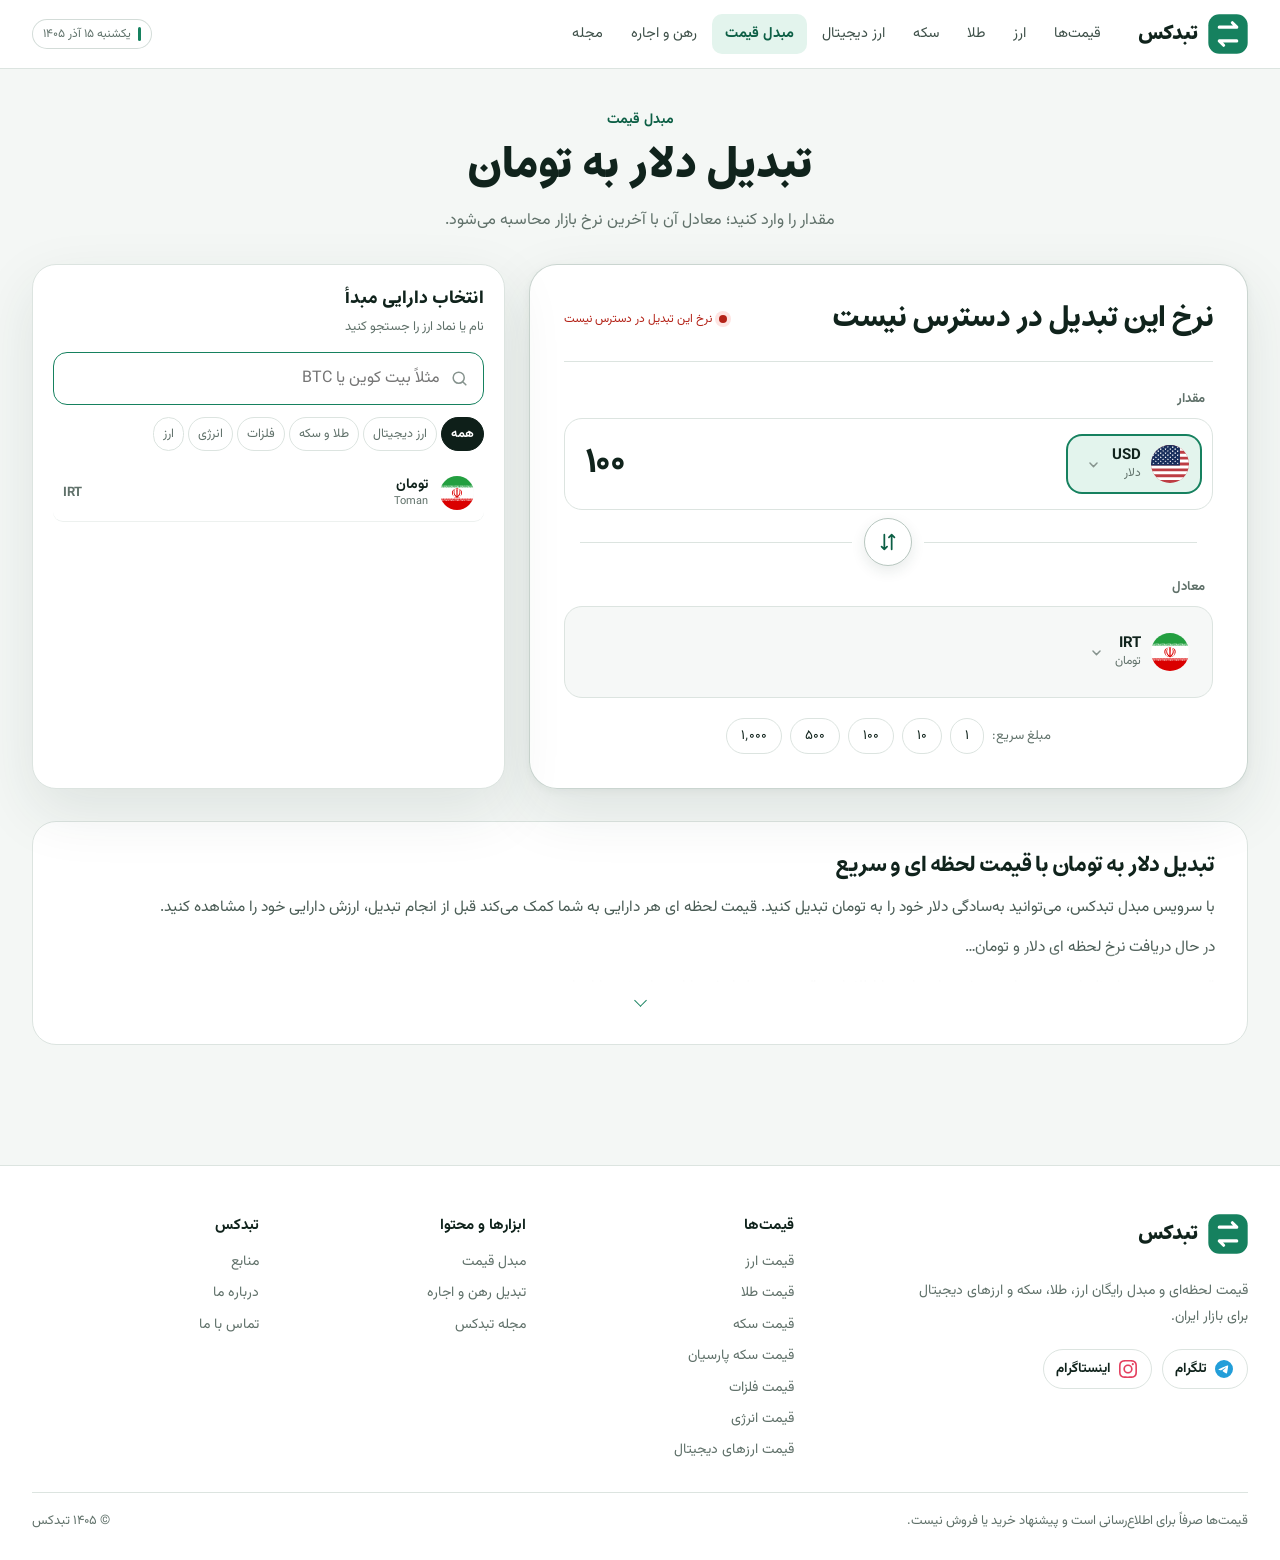
==== commit 4d12f7ba: "Use an icon-only control for editorial previews" ====
--- a/convert/index.html
+++ b/convert/index.html
@@ -44,7 +44,7 @@
   <link rel="preload" href="/assets/fonts/Vazirmatn-Bold.woff2" as="font" type="font/woff2" crossorigin>
   <link rel="preload" href="/assets/fonts/Estedad-Arabic-wght.woff2" as="font" type="font/woff2" crossorigin>
   <link rel="stylesheet" href="/assets/styles.css?v=20261016-status">
-  <link rel="stylesheet" href="/assets/site.css?v=20261027-prices">
+  <link rel="stylesheet" href="/assets/site.css?v=20261118-chevron">
 
   <script type="application/ld+json">
   {
@@ -216,8 +216,8 @@
 
 
   <script src="/assets/date.js?v=20260829-1"></script>
-  <script src="/assets/site.js?v=20261110-rahn"></script>
-  <script src="/assets/app.js?v=20261103-names"></script>
+  <script src="/assets/site.js?v=20261118-chevron"></script>
+  <script src="/assets/app.js?v=20261108-content"></script>
   <script src="/assets/convert-extras.js?v=20261016-freqpairs"></script>
 </body>
 </html>
--- a/assets/site.css
+++ b/assets/site.css
@@ -505,6 +505,28 @@
 .pair-content h2 { margin-bottom: 10px; font-size: 22px; }
 .pair-content p { color: #4a5c55; font-size: 15.5px; line-height: 1.95; text-align: start; }
 
+.content-preview-body { display: flow-root; }
+.content-preview.is-collapsed { max-block-size: 8.25rem; overflow: clip; }
+.content-preview.is-collapsed:has(+ .content-preview-toggle:not([hidden])) {
+  mask-image: linear-gradient(to bottom, #000 calc(100% - 34px), transparent);
+}
+.content-preview-toggle {
+  display: grid; place-items: center; inline-size: 44px; block-size: 44px;
+  margin: -2px auto -8px; padding: 0; border: 0; border-radius: 50%;
+  background: transparent; color: var(--green); cursor: pointer;
+}
+.content-preview-toggle:hover { color: var(--green-dark); }
+.content-preview-toggle:focus-visible { outline: 2px solid var(--green); outline-offset: 2px; }
+.content-preview-toggle[hidden] { display: none; }
+.content-preview-toggle::after {
+  content: ""; width: 9px; height: 9px; border: solid currentColor; border-width: 0 1.5px 1.5px 0;
+  transform: translateY(-2px) rotate(45deg);
+}
+.content-preview-toggle[aria-expanded="true"]::after { transform: translateY(2px) rotate(225deg); }
+@media (max-width: 600px) {
+  .content-preview.is-collapsed { max-block-size: 9rem; }
+}
+
 /* تبدیل‌های پرکاربرد: کارت با آیکون گرد دارایی */
 .popular-conversions { padding: 28px 32px; border-radius: 24px; }
 /* تبدیل‌های پرکاربرد در هوم و مبدل یکسان: دو ردیف چهارتایی هم‌پهنای بقیهٔ
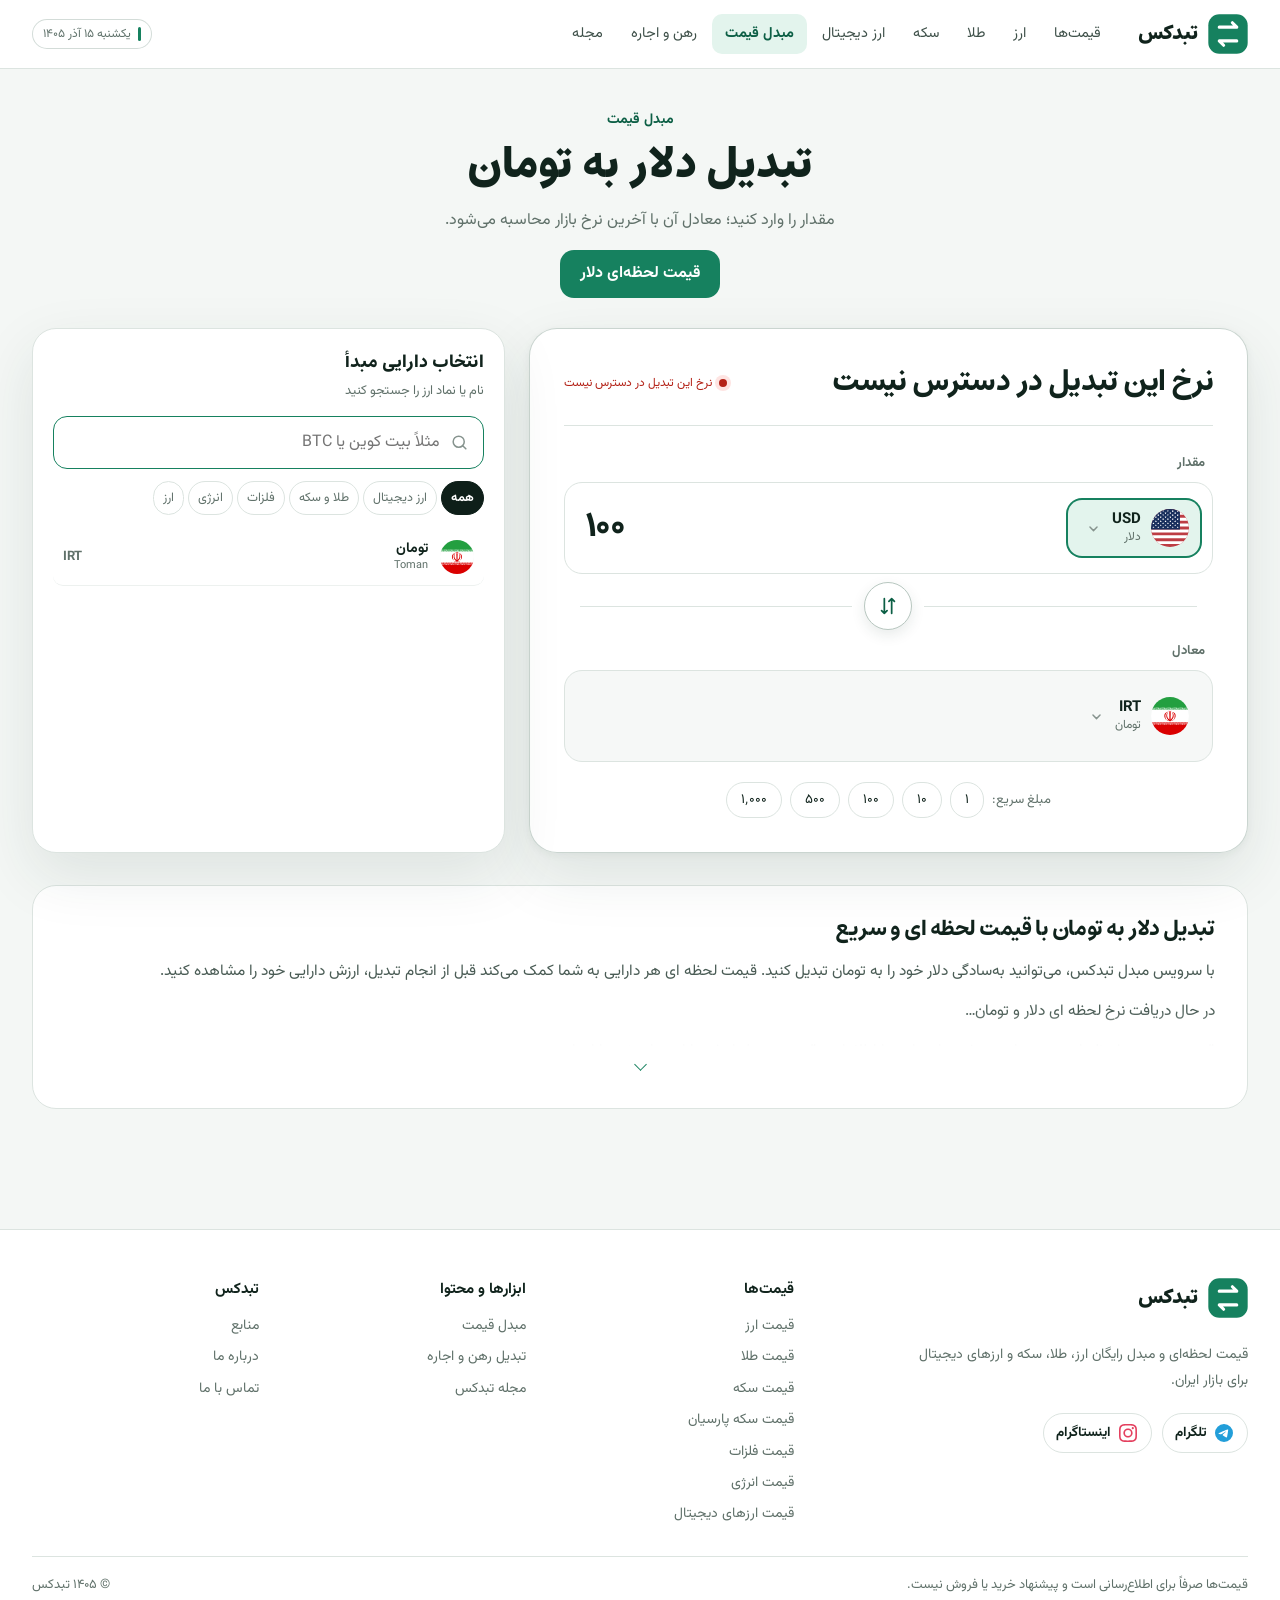
==== commit 1c07df1b: "Link asset converters to source price pages" ====
--- a/convert/index.html
+++ b/convert/index.html
@@ -44,7 +44,7 @@
   <link rel="preload" href="/assets/fonts/Vazirmatn-Bold.woff2" as="font" type="font/woff2" crossorigin>
   <link rel="preload" href="/assets/fonts/Estedad-Arabic-wght.woff2" as="font" type="font/woff2" crossorigin>
   <link rel="stylesheet" href="/assets/styles.css?v=20261016-status">
-  <link rel="stylesheet" href="/assets/site.css?v=20261118-chevron">
+  <link rel="stylesheet" href="/assets/site.css?v=20261120-source-price">
 
   <script type="application/ld+json">
   {
@@ -98,6 +98,7 @@
       <p class="eyebrow">مبدل قیمت</p>
       <h1 id="page-title">تبدیل دلار به تومان</h1>
       <p class="intro-copy">مقدار را وارد کنید؛ معادل آن با آخرین نرخ بازار محاسبه می‌شود.</p>
+      <a class="asset-primary-link convert-source-price" id="source-price-link" hidden></a>
     </section>
 
     <div class="convert-layout">
@@ -217,7 +218,7 @@
 
   <script src="/assets/date.js?v=20260829-1"></script>
   <script src="/assets/site.js?v=20261118-chevron"></script>
-  <script src="/assets/app.js?v=20261108-content"></script>
+  <script src="/assets/app.js?v=20261120-source-price"></script>
   <script src="/assets/convert-extras.js?v=20261016-freqpairs"></script>
 </body>
 </html>
--- a/assets/site.css
+++ b/assets/site.css
@@ -478,6 +478,7 @@
 .convert-main { padding-top: 40px; }
 .convert-main .intro { margin-bottom: 30px; }
 .convert-main .intro h1 { font-size: clamp(32px, 4.4vw, 44px); letter-spacing: 0; }
+.convert-source-price { margin-top: 16px; }
 .convert-layout { display: flex; flex-wrap: wrap; align-items: flex-start; justify-content: center; gap: 24px; }
 .convert-layout > .converter-card { flex: 3 1 520px; min-width: 0; }
 .convert-main .conversion-tables { margin-top: 40px; }
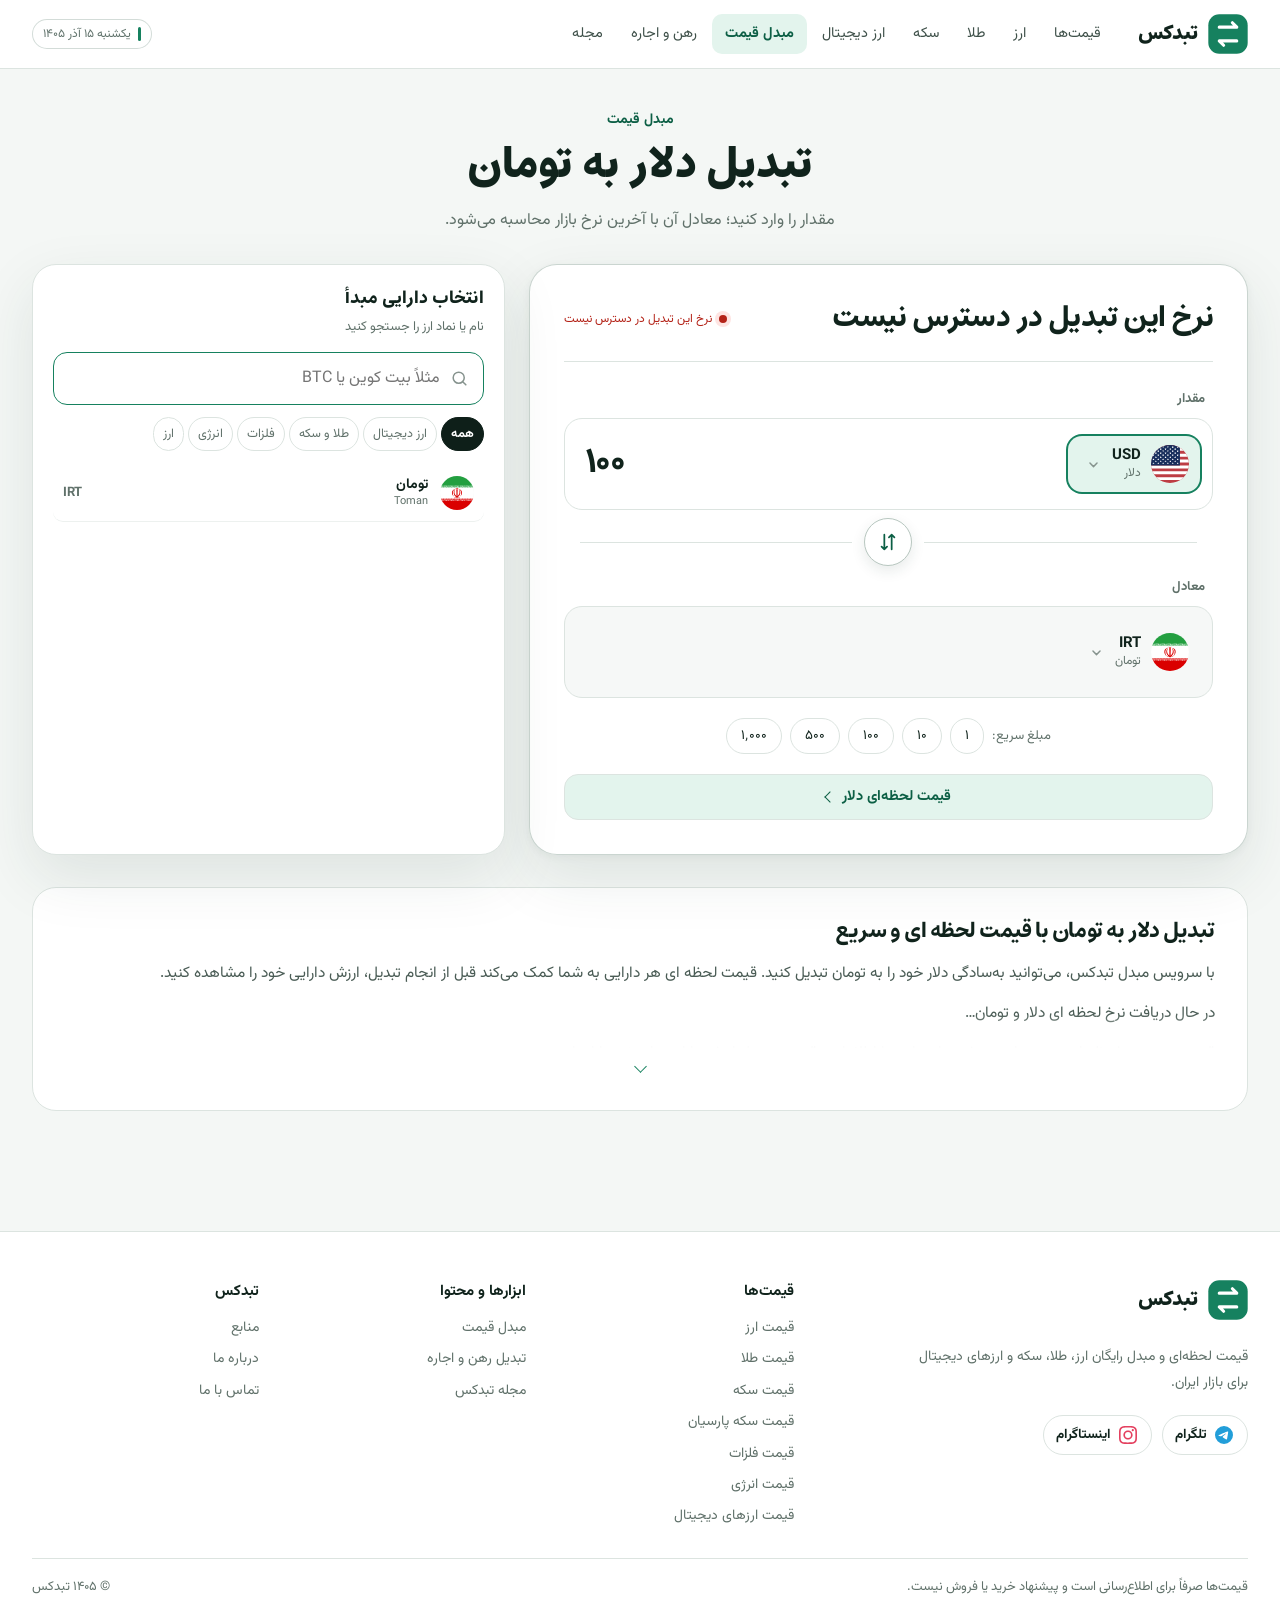
==== commit 84f58e95: "Move converter price action below quick amounts" ====
--- a/convert/index.html
+++ b/convert/index.html
@@ -44,7 +44,7 @@
   <link rel="preload" href="/assets/fonts/Vazirmatn-Bold.woff2" as="font" type="font/woff2" crossorigin>
   <link rel="preload" href="/assets/fonts/Estedad-Arabic-wght.woff2" as="font" type="font/woff2" crossorigin>
   <link rel="stylesheet" href="/assets/styles.css?v=20261016-status">
-  <link rel="stylesheet" href="/assets/site.css?v=20261120-source-price">
+  <link rel="stylesheet" href="/assets/site.css?v=20261120-price-action">
 
   <script type="application/ld+json">
   {
@@ -98,7 +98,6 @@
       <p class="eyebrow">مبدل قیمت</p>
       <h1 id="page-title">تبدیل دلار به تومان</h1>
       <p class="intro-copy">مقدار را وارد کنید؛ معادل آن با آخرین نرخ بازار محاسبه می‌شود.</p>
-      <a class="asset-primary-link convert-source-price" id="source-price-link" hidden></a>
     </section>
 
     <div class="convert-layout">
@@ -154,7 +153,7 @@
         <button class="chip" type="button" data-amount="1000">۱٬۰۰۰</button>
       </div>
 
-      <div class="converter-insights" id="converter-insights" aria-live="polite" hidden></div>
+      <a class="section-link convert-source-price" id="source-price-link" hidden></a>
     </section>
     <div class="asset-dialog" id="asset-dialog" hidden>
       <div class="asset-dialog-backdrop" data-close-dialog></div>
@@ -219,6 +218,6 @@
   <script src="/assets/date.js?v=20260829-1"></script>
   <script src="/assets/site.js?v=20261118-chevron"></script>
   <script src="/assets/app.js?v=20261120-source-price"></script>
-  <script src="/assets/convert-extras.js?v=20261016-freqpairs"></script>
+  <script src="/assets/convert-extras.js?v=20261120-price-action"></script>
 </body>
 </html>
--- a/assets/site.css
+++ b/assets/site.css
@@ -201,12 +201,29 @@
 .home-main .seo-content { max-width: none; margin: 0 0 24px; }
 
 /* ── مبدل ────────────────────────────────────────────────────── */
-.converter-insights { display: grid; grid-template-columns: repeat(3, minmax(0, 1fr)); gap: 12px; margin-top: 20px; padding-top: 18px; border-top: 1px solid var(--line-soft); }
-.converter-insights[hidden] { display: none; }
-.converter-insights span { color: var(--muted); font-size: 13px; }
-.converter-insights strong { display: block; color: var(--text); font-size: 15px; direction: ltr; text-align: right; unicode-bidi: plaintext; }
-.converter-insights strong.positive { color: var(--up); }
-.converter-insights strong.negative { color: var(--down); }
+.convert-source-price {
+  display: flex;
+  justify-content: center;
+  min-height: 46px;
+  margin-top: 20px;
+  padding: 10px 16px;
+  border: 1px solid var(--border);
+  border-radius: 14px;
+  background: var(--green-soft);
+  text-align: center;
+}
+.convert-source-price[hidden] { display: none; }
+.convert-source-price:hover { border-color: var(--green); color: var(--green-dark); }
+.convert-source-price:focus-visible { outline: 2px solid var(--green); outline-offset: 3px; }
+.convert-source-price::after {
+  content: "";
+  flex: 0 0 auto;
+  width: 8px;
+  height: 8px;
+  border: solid currentColor;
+  border-width: 0 1.5px 1.5px 0;
+  transform: rotate(135deg);
+}
 .conversion-tables { margin-top: 28px; }
 .conversion-tables[hidden] { display: none; }
 .conversion-tables > h2 { margin: 0 0 14px; font-size: clamp(20px, 3vw, 24px); }
@@ -445,9 +462,6 @@
   .conversion-grid { grid-template-columns: minmax(0, 1fr); }
   .conversion-table { table-layout: fixed; font-size: 13.5px; }
   .conversion-table th, .conversion-table td { padding-inline: 12px; white-space: normal; overflow-wrap: anywhere; }
-  .converter-insights { grid-template-columns: repeat(3, minmax(0, 1fr)); gap: 8px; }
-  .converter-insights span { font-size: 11.5px; line-height: 1.5; }
-  .converter-insights strong { font-size: 13.5px; }
   .price-main.wide-shell { width: min(100% - 24px, var(--site-width)); }
   .hub-search { max-width: none; }
   .category-grid.category-panels { grid-template-columns: minmax(0, 1fr); }
@@ -478,7 +492,6 @@
 .convert-main { padding-top: 40px; }
 .convert-main .intro { margin-bottom: 30px; }
 .convert-main .intro h1 { font-size: clamp(32px, 4.4vw, 44px); letter-spacing: 0; }
-.convert-source-price { margin-top: 16px; }
 .convert-layout { display: flex; flex-wrap: wrap; align-items: flex-start; justify-content: center; gap: 24px; }
 .convert-layout > .converter-card { flex: 3 1 520px; min-width: 0; }
 .convert-main .conversion-tables { margin-top: 40px; }
@@ -723,7 +736,7 @@
 :is(.price-primary strong, .rate-value .num) { font-weight: 800; }
 :is(.home-kpi-value strong, .index-card-bottom b, .asset-stat strong, .price-secondary-value, .field-control input, #asset-quick-input, #asset-quick-output .num) { font-weight: 700; }
 :is(.home-kpi-change, .home-market-change, .change-badge, .home-market-price .num, .market-row-price .num, .market-row-month, .price-change strong, .category-stat .num,
-  .category-top em, .movers-card em, .related-meta em, .related-meta b .num, .category-top b .num, .btc-chart-summary-value, .btc-chart-summary-value .num, #btc-chart-tooltip-price .num, #home-usd-chart-low, #home-usd-chart-high, .converter-insights .num) { font-weight: 600; }
+  .category-top em, .movers-card em, .related-meta em, .related-meta b .num, .category-top b .num, .btc-chart-summary-value, .btc-chart-summary-value .num, #btc-chart-tooltip-price .num, #home-usd-chart-low, #home-usd-chart-high) { font-weight: 600; }
 :is(.market-row-rank, .market-row-range > span > span, .price-change-abs, .index-card-bottom .ltr-num, .mover-label small .num, .movers-card small .num, .hub-search-results small .num, td.num, td .num) { font-weight: 500; }
 
 /* عددهای Estedad هم فاصلهٔ طبیعی دارند؛ tnum آن هر رقم را ۰٫۷۴em می‌کند. */
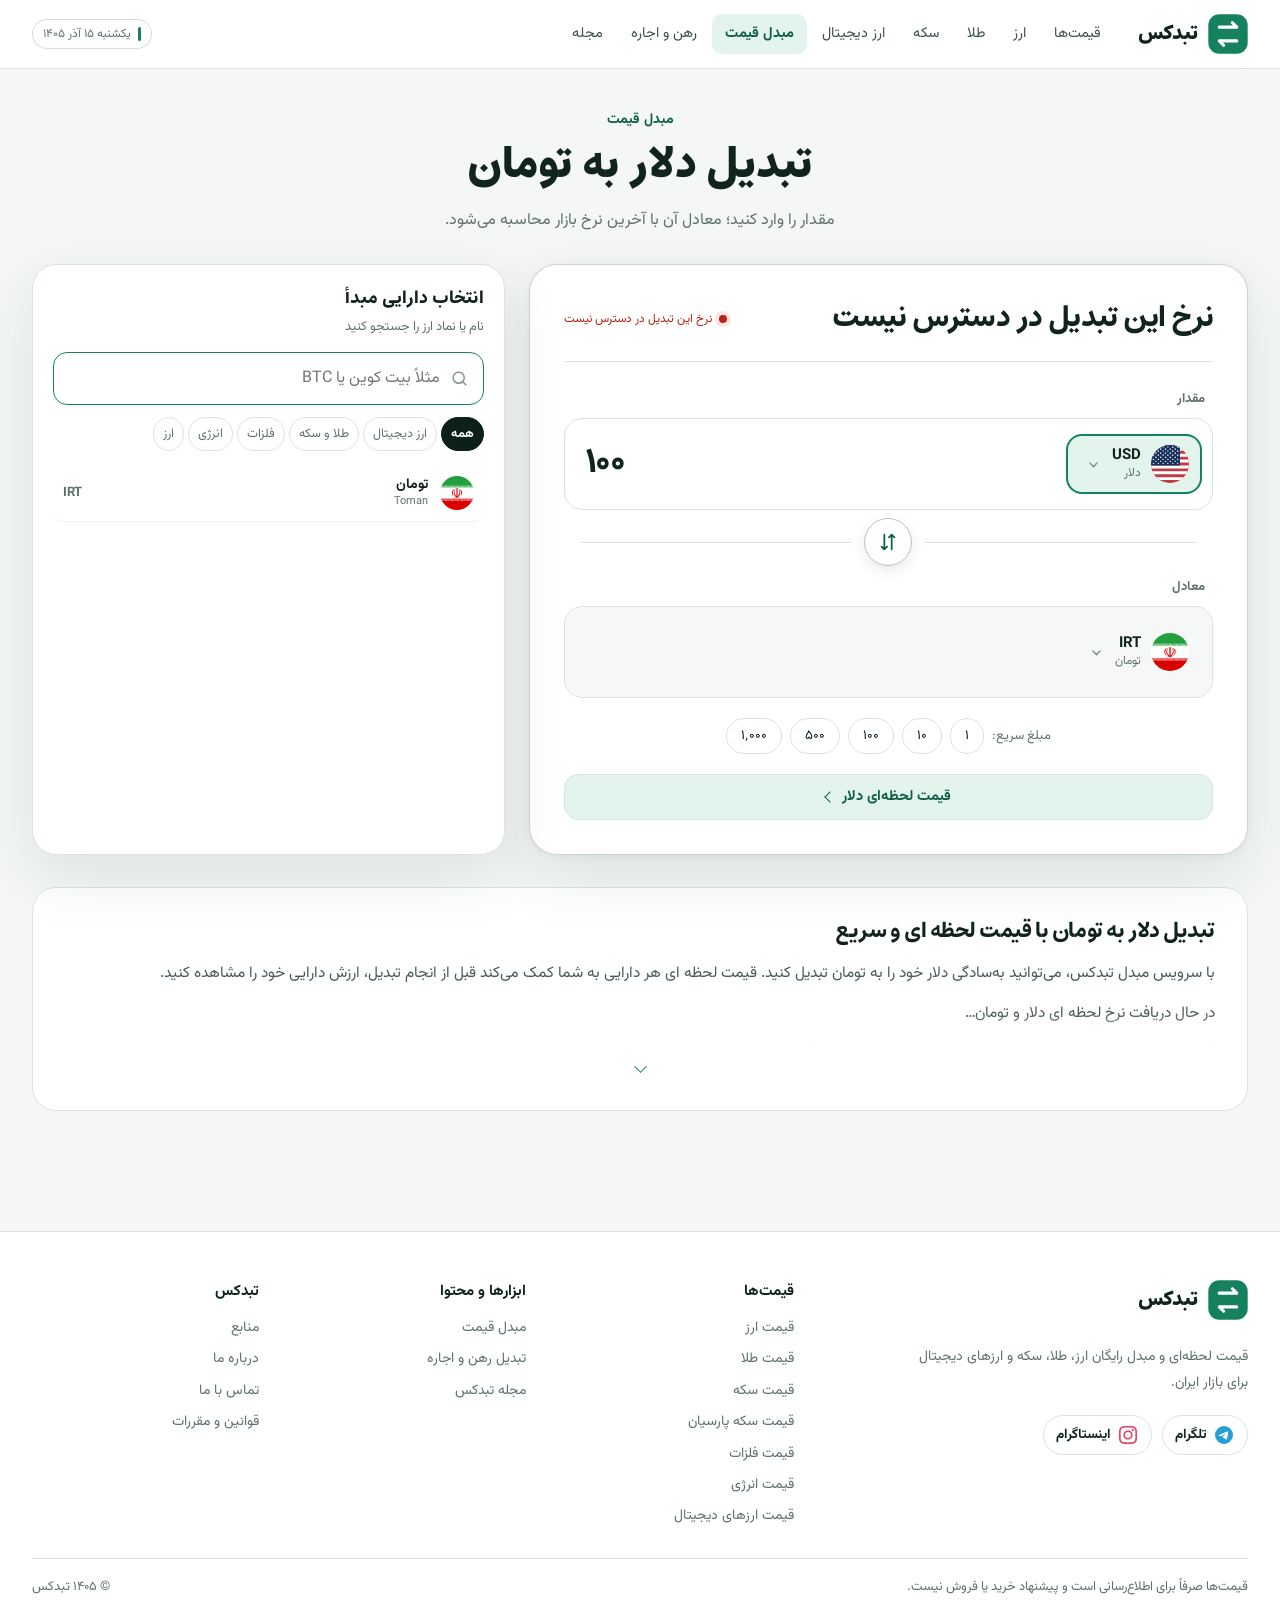
==== commit 7cc77a48: "Add Tabdex terms and conditions page" ====
--- a/convert/index.html
+++ b/convert/index.html
@@ -209,7 +209,7 @@
       </div>
       <nav class="footer-links" aria-label="قیمت‌ها"><strong>قیمت‌ها</strong><a href="/price/currency/">قیمت ارز</a><a href="/price/gold/">قیمت طلا</a><a href="/price/coin/">قیمت سکه</a><a href="/price/parsian-coin/">قیمت سکه پارسیان</a><a href="/price/commodity/">قیمت فلزات</a><a href="/price/energy/">قیمت انرژی</a><a href="/price/crypto/">قیمت ارزهای دیجیتال</a></nav>
       <nav class="footer-links" aria-label="ابزارها و محتوا"><strong>ابزارها و محتوا</strong><a href="/convert/">مبدل قیمت</a><a href="/convert/rahn-ejare/">تبدیل رهن و اجاره</a><a href="/mag/">مجله تبدکس</a></nav>
-      <nav class="footer-links" aria-label="تبدکس"><strong>تبدکس</strong><a href="/methodology/">منابع</a><a href="/about/">درباره ما</a><a href="/contact/">تماس با ما</a></nav>
+      <nav class="footer-links" aria-label="تبدکس"><strong>تبدکس</strong><a href="/methodology/">منابع</a><a href="/about/">درباره ما</a><a href="/contact/">تماس با ما</a><a href="/terms/">قوانین و مقررات</a></nav>
     </div>
     <div class="site-shell footer-bottom"><span>قیمت‌ها صرفاً برای اطلاع‌رسانی است و پیشنهاد خرید یا فروش نیست.</span><span>© <span data-year>۱۴۰۵</span> تبدکس</span></div>
   </footer>
--- a/assets/site.css
+++ b/assets/site.css
@@ -606,11 +606,6 @@
 .asset-content .converter-link:hover { color: #fff; background: var(--green); }
 .quick-convert-field { border-color: var(--green); }
 .quick-convert output { font-size: 24px; font-weight: 800; }
-.source-note { padding: 18px; border: 1px dashed var(--border-strong); border-radius: 20px; color: #4a5c55; background: var(--surface-muted); font-size: 13.5px; }
-.source-note[hidden] { display: none; }
-.source-note strong { display: block; margin-bottom: 4px; color: var(--text); }
-.source-note p { margin: 0; line-height: 1.85; }
-.source-note a { display: inline-flex; align-items: center; gap: 6px; margin-top: 6px; color: var(--green-dark); font-weight: 700; text-decoration: none; }
 
 @media (max-width: 900px) {
   .asset-price-hero { grid-template-columns: minmax(0, 1fr); grid-template-areas: "identity" "quote" "secondary" "fresh" "actions"; gap: 12px; }
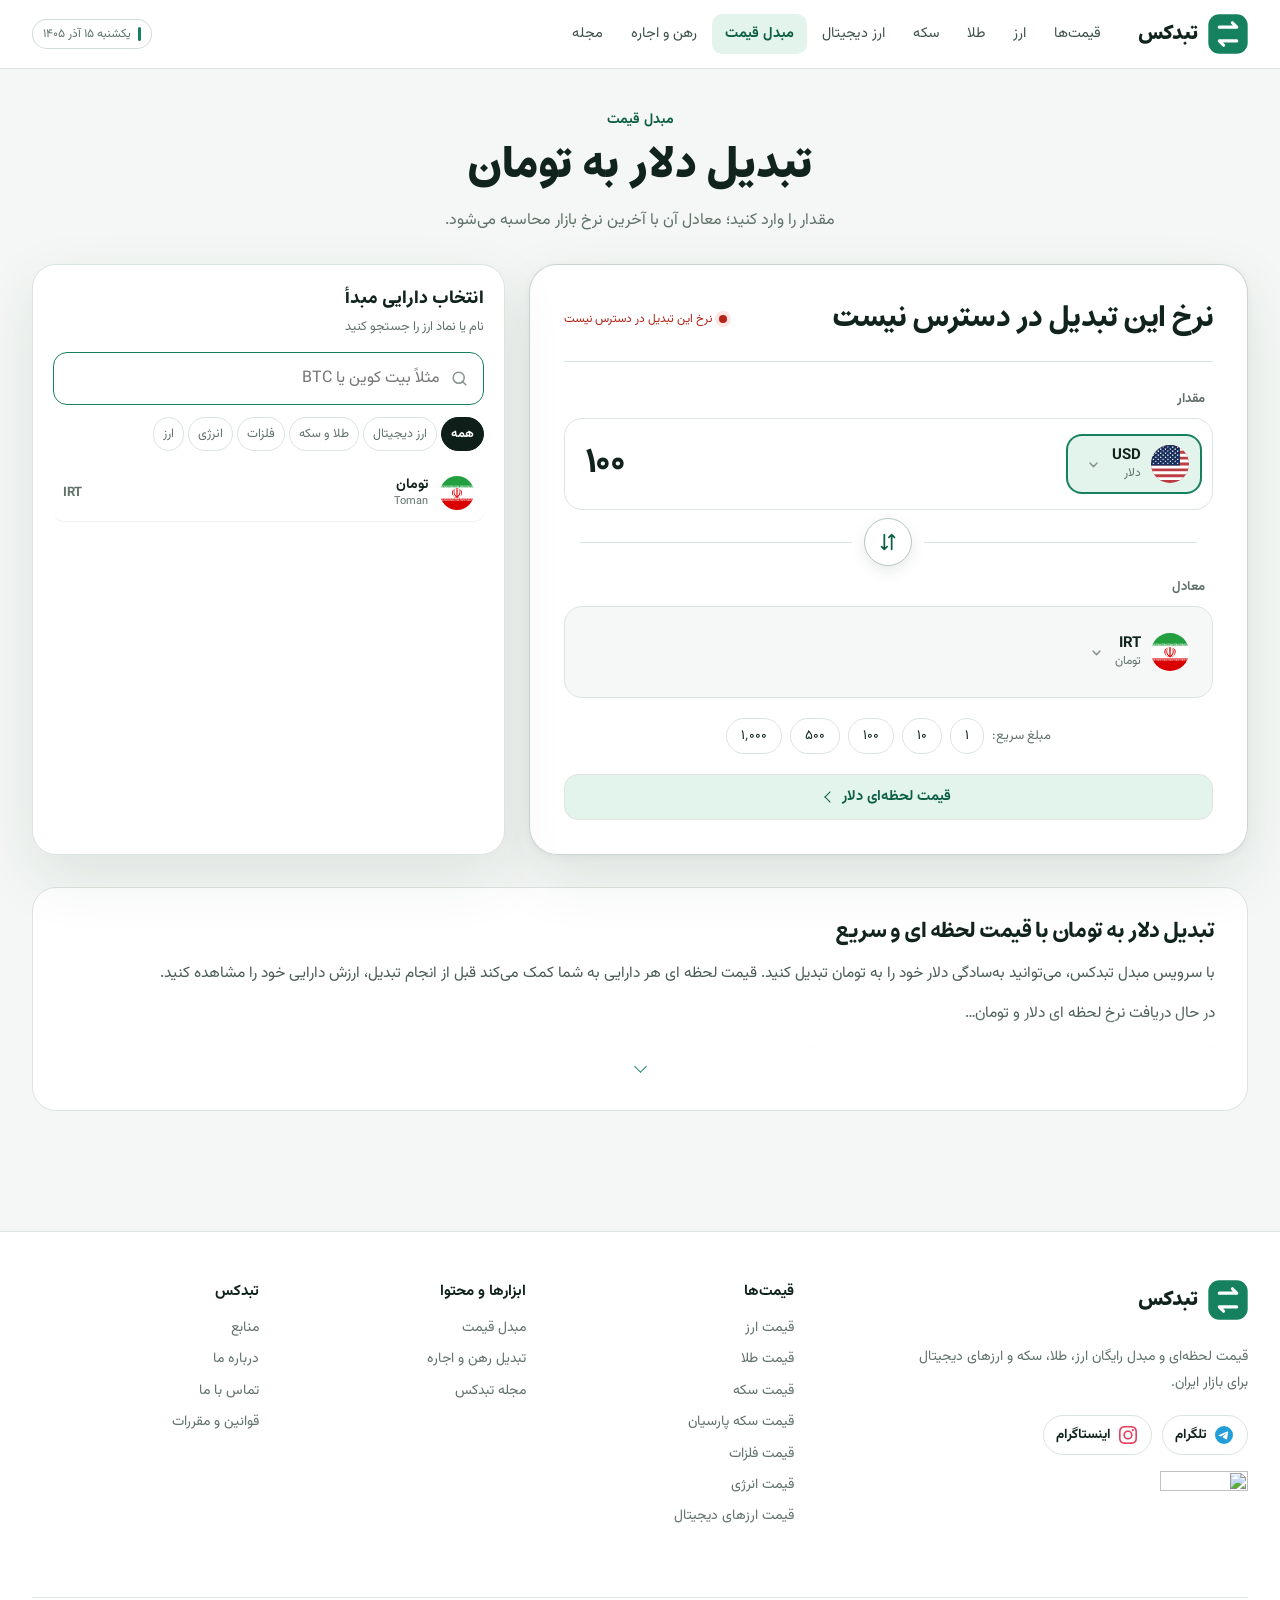
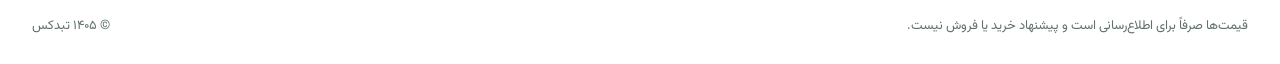
==== commit 25dba0a0: "Show the official E-Namad badge in Tabdex footers" ====
--- a/convert/index.html
+++ b/convert/index.html
@@ -44,7 +44,7 @@
   <link rel="preload" href="/assets/fonts/Vazirmatn-Bold.woff2" as="font" type="font/woff2" crossorigin>
   <link rel="preload" href="/assets/fonts/Estedad-Arabic-wght.woff2" as="font" type="font/woff2" crossorigin>
   <link rel="stylesheet" href="/assets/styles.css?v=20261016-status">
-  <link rel="stylesheet" href="/assets/site.css?v=20261120-price-action">
+  <link rel="stylesheet" href="/assets/site.css?v=20261127-enamad">
 
   <script type="application/ld+json">
   {
@@ -205,7 +205,7 @@
     <div class="site-shell footer-inner">
       <div class="footer-brand">
         <a class="brand" href="/" aria-label="صفحه اصلی تبدکس"><span class="brand-mark" aria-hidden="true"><svg viewBox="0 0 64 64"><rect x=".5" y=".5" width="63" height="63" rx="17.5" fill="#16815f"/><g fill="none" stroke="#fff" stroke-width="5" stroke-linecap="round" stroke-linejoin="round"><path d="M18 21h28l-7-7M46 43H18l7 7"/></g></svg></span><span>تبدکس</span></a>
-        <p>قیمت لحظه‌ای و مبدل رایگان ارز، طلا، سکه و ارزهای دیجیتال برای بازار ایران.</p><div class="footer-social" aria-label="تبدکس در شبکه‌های اجتماعی"><a class="social-link social-telegram" href="https://t.me/tabdexir" target="_blank" rel="noopener" aria-label="کانال تلگرام تبدکس"><svg viewBox="0 0 24 24" aria-hidden="true"><path d="M11.944 0A12 12 0 0 0 0 12a12 12 0 0 0 12 12 12 12 0 0 0 12-12A12 12 0 0 0 12 0a12 12 0 0 0-.056 0zm4.962 7.224c.1-.002.321.023.465.14a.506.506 0 0 1 .171.325c.016.093.036.306.02.472-.18 1.898-.962 6.502-1.36 8.627-.168.9-.499 1.201-.82 1.23-.696.065-1.225-.46-1.9-.902-1.056-.693-1.653-1.124-2.678-1.8-1.185-.78-.417-1.21.258-1.91.177-.184 3.247-2.977 3.307-3.23.007-.032.014-.15-.056-.212s-.174-.041-.249-.024c-.106.024-1.793 1.14-5.061 3.345-.48.33-.913.49-1.302.48-.428-.008-1.252-.241-1.865-.44-.752-.245-1.349-.374-1.297-.789.027-.216.325-.437.893-.663 3.498-1.524 5.83-2.529 6.998-3.014 3.332-1.386 4.025-1.627 4.476-1.635z"/></svg><span>تلگرام</span></a><a class="social-link social-instagram" href="https://www.instagram.com/tabdex.ir" target="_blank" rel="noopener" aria-label="اینستاگرام تبدکس"><svg viewBox="0 0 24 24" aria-hidden="true"><path d="M7.0301.084c-1.2768.0602-2.1487.264-2.911.5634-.7888.3075-1.4575.72-2.1228 1.3877-.6652.6677-1.075 1.3368-1.3802 2.127-.2954.7638-.4956 1.6365-.552 2.914-.0564 1.2775-.0689 1.6882-.0626 4.947.0062 3.2586.0206 3.6671.0825 4.9473.061 1.2765.264 2.1482.5635 2.9107.308.7889.72 1.4573 1.388 2.1228.6679.6655 1.3365 1.0743 2.1285 1.38.7632.295 1.6361.4961 2.9134.552 1.2773.056 1.6884.069 4.9462.0627 3.2578-.0062 3.668-.0207 4.9478-.0814 1.28-.0607 2.147-.2652 2.9098-.5633.7889-.3086 1.4578-.72 2.1228-1.3881.665-.6682 1.0745-1.3378 1.3795-2.1284.2957-.7632.4966-1.636.552-2.9124.056-1.2809.0692-1.6898.063-4.948-.0063-3.2583-.021-3.6668-.0817-4.9465-.0607-1.2797-.264-2.1487-.5633-2.9117-.3084-.7889-.72-1.4568-1.3876-2.1228C21.2982 1.33 20.628.9208 19.8378.6165 19.074.321 18.2017.1197 16.9244.0645 15.6471.0093 15.236-.005 11.977.0014 8.718.0076 8.31.0215 7.0301.0839m.1402 21.6932c-1.17-.0509-1.8053-.2453-2.2287-.408-.5606-.216-.96-.4771-1.3819-.895-.422-.4178-.6811-.8186-.9-1.378-.1644-.4234-.3624-1.058-.4171-2.228-.0595-1.2645-.072-1.6442-.079-4.848-.007-3.2037.0053-3.583.0607-4.848.05-1.169.2456-1.805.408-2.2282.216-.5613.4762-.96.895-1.3816.4188-.4217.8184-.6814 1.3783-.9003.423-.1651 1.0575-.3614 2.227-.4171 1.2655-.06 1.6447-.072 4.848-.079 3.2033-.007 3.5835.005 4.8495.0608 1.169.0508 1.8053.2445 2.228.408.5608.216.96.4754 1.3816.895.4217.4194.6816.8176.9005 1.3787.1653.4217.3617 1.056.4169 2.2263.0602 1.2655.0739 1.645.0796 4.848.0058 3.203-.0055 3.5834-.061 4.848-.051 1.17-.245 1.8055-.408 2.2294-.216.5604-.4763.96-.8954 1.3814-.419.4215-.8181.6811-1.3783.9-.4224.1649-1.0577.3617-2.2262.4174-1.2656.0595-1.6448.072-4.8493.079-3.2045.007-3.5825-.006-4.848-.0608M16.953 5.5864A1.44 1.44 0 1 0 18.39 4.144a1.44 1.44 0 0 0-1.437 1.4424M5.8385 12.012c.0067 3.4032 2.7706 6.1557 6.173 6.1493 3.4026-.0065 6.157-2.7701 6.1506-6.1733-.0065-3.4032-2.771-6.1565-6.174-6.1498-3.403.0067-6.156 2.771-6.1496 6.1738M8 12.0077a4 4 0 1 1 4.008 3.9921A3.9996 3.9996 0 0 1 8 12.0077"/></svg><span>اینستاگرام</span></a></div>
+        <p>قیمت لحظه‌ای و مبدل رایگان ارز، طلا، سکه و ارزهای دیجیتال برای بازار ایران.</p><div class="footer-social" aria-label="تبدکس در شبکه‌های اجتماعی"><a class="social-link social-telegram" href="https://t.me/tabdexir" target="_blank" rel="noopener" aria-label="کانال تلگرام تبدکس"><svg viewBox="0 0 24 24" aria-hidden="true"><path d="M11.944 0A12 12 0 0 0 0 12a12 12 0 0 0 12 12 12 12 0 0 0 12-12A12 12 0 0 0 12 0a12 12 0 0 0-.056 0zm4.962 7.224c.1-.002.321.023.465.14a.506.506 0 0 1 .171.325c.016.093.036.306.02.472-.18 1.898-.962 6.502-1.36 8.627-.168.9-.499 1.201-.82 1.23-.696.065-1.225-.46-1.9-.902-1.056-.693-1.653-1.124-2.678-1.8-1.185-.78-.417-1.21.258-1.91.177-.184 3.247-2.977 3.307-3.23.007-.032.014-.15-.056-.212s-.174-.041-.249-.024c-.106.024-1.793 1.14-5.061 3.345-.48.33-.913.49-1.302.48-.428-.008-1.252-.241-1.865-.44-.752-.245-1.349-.374-1.297-.789.027-.216.325-.437.893-.663 3.498-1.524 5.83-2.529 6.998-3.014 3.332-1.386 4.025-1.627 4.476-1.635z"/></svg><span>تلگرام</span></a><a class="social-link social-instagram" href="https://www.instagram.com/tabdex.ir" target="_blank" rel="noopener" aria-label="اینستاگرام تبدکس"><svg viewBox="0 0 24 24" aria-hidden="true"><path d="M7.0301.084c-1.2768.0602-2.1487.264-2.911.5634-.7888.3075-1.4575.72-2.1228 1.3877-.6652.6677-1.075 1.3368-1.3802 2.127-.2954.7638-.4956 1.6365-.552 2.914-.0564 1.2775-.0689 1.6882-.0626 4.947.0062 3.2586.0206 3.6671.0825 4.9473.061 1.2765.264 2.1482.5635 2.9107.308.7889.72 1.4573 1.388 2.1228.6679.6655 1.3365 1.0743 2.1285 1.38.7632.295 1.6361.4961 2.9134.552 1.2773.056 1.6884.069 4.9462.0627 3.2578-.0062 3.668-.0207 4.9478-.0814 1.28-.0607 2.147-.2652 2.9098-.5633.7889-.3086 1.4578-.72 2.1228-1.3881.665-.6682 1.0745-1.3378 1.3795-2.1284.2957-.7632.4966-1.636.552-2.9124.056-1.2809.0692-1.6898.063-4.948-.0063-3.2583-.021-3.6668-.0817-4.9465-.0607-1.2797-.264-2.1487-.5633-2.9117-.3084-.7889-.72-1.4568-1.3876-2.1228C21.2982 1.33 20.628.9208 19.8378.6165 19.074.321 18.2017.1197 16.9244.0645 15.6471.0093 15.236-.005 11.977.0014 8.718.0076 8.31.0215 7.0301.0839m.1402 21.6932c-1.17-.0509-1.8053-.2453-2.2287-.408-.5606-.216-.96-.4771-1.3819-.895-.422-.4178-.6811-.8186-.9-1.378-.1644-.4234-.3624-1.058-.4171-2.228-.0595-1.2645-.072-1.6442-.079-4.848-.007-3.2037.0053-3.583.0607-4.848.05-1.169.2456-1.805.408-2.2282.216-.5613.4762-.96.895-1.3816.4188-.4217.8184-.6814 1.3783-.9003.423-.1651 1.0575-.3614 2.227-.4171 1.2655-.06 1.6447-.072 4.848-.079 3.2033-.007 3.5835.005 4.8495.0608 1.169.0508 1.8053.2445 2.228.408.5608.216.96.4754 1.3816.895.4217.4194.6816.8176.9005 1.3787.1653.4217.3617 1.056.4169 2.2263.0602 1.2655.0739 1.645.0796 4.848.0058 3.203-.0055 3.5834-.061 4.848-.051 1.17-.245 1.8055-.408 2.2294-.216.5604-.4763.96-.8954 1.3814-.419.4215-.8181.6811-1.3783.9-.4224.1649-1.0577.3617-2.2262.4174-1.2656.0595-1.6448.072-4.8493.079-3.2045.007-3.5825-.006-4.848-.0608M16.953 5.5864A1.44 1.44 0 1 0 18.39 4.144a1.44 1.44 0 0 0-1.437 1.4424M5.8385 12.012c.0067 3.4032 2.7706 6.1557 6.173 6.1493 3.4026-.0065 6.157-2.7701 6.1506-6.1733-.0065-3.4032-2.771-6.1565-6.174-6.1498-3.403.0067-6.156 2.771-6.1496 6.1738M8 12.0077a4 4 0 1 1 4.008 3.9921A3.9996 3.9996 0 0 1 8 12.0077"/></svg><span>اینستاگرام</span></a></div><div class="footer-trust-seal"><a referrerpolicy='origin' target='_blank' href='https://trustseal.enamad.ir/?id=7412338&Code=XCfE41Qgrc742QaPTZwjiULrwzMauEF0'><img referrerpolicy='origin' src='https://trustseal.enamad.ir/logo.aspx?id=7412338&Code=XCfE41Qgrc742QaPTZwjiULrwzMauEF0' alt='' style='cursor:pointer' code='XCfE41Qgrc742QaPTZwjiULrwzMauEF0'></a></div>
       </div>
       <nav class="footer-links" aria-label="قیمت‌ها"><strong>قیمت‌ها</strong><a href="/price/currency/">قیمت ارز</a><a href="/price/gold/">قیمت طلا</a><a href="/price/coin/">قیمت سکه</a><a href="/price/parsian-coin/">قیمت سکه پارسیان</a><a href="/price/commodity/">قیمت فلزات</a><a href="/price/energy/">قیمت انرژی</a><a href="/price/crypto/">قیمت ارزهای دیجیتال</a></nav>
       <nav class="footer-links" aria-label="ابزارها و محتوا"><strong>ابزارها و محتوا</strong><a href="/convert/">مبدل قیمت</a><a href="/convert/rahn-ejare/">تبدیل رهن و اجاره</a><a href="/mag/">مجله تبدکس</a></nav>
--- a/assets/site.css
+++ b/assets/site.css
@@ -49,6 +49,9 @@
 .footer-brand { flex: 2 1 280px; }
 .footer-brand .brand { color: var(--text); }
 .footer-brand p { max-width: 340px; margin: 14px 0 0; color: var(--muted); font-size: 14px; line-height: 1.9; }
+.footer-trust-seal { margin-top: 16px; }
+.footer-trust-seal a { display: inline-block; vertical-align: top; }
+.footer-trust-seal img { display: block; width: 88px; aspect-ratio: 125 / 136; object-fit: contain; }
 .site-footer .footer-links { display: flex; flex: 1 1 160px; flex-direction: column; flex-wrap: nowrap; align-items: flex-start; justify-content: flex-start; gap: 9px; }
 .footer-links strong { margin-bottom: 4px; color: var(--text); font-size: 15px; }
 .site-footer .footer-links a { color: var(--muted); font-size: 14px; text-decoration: none; }
